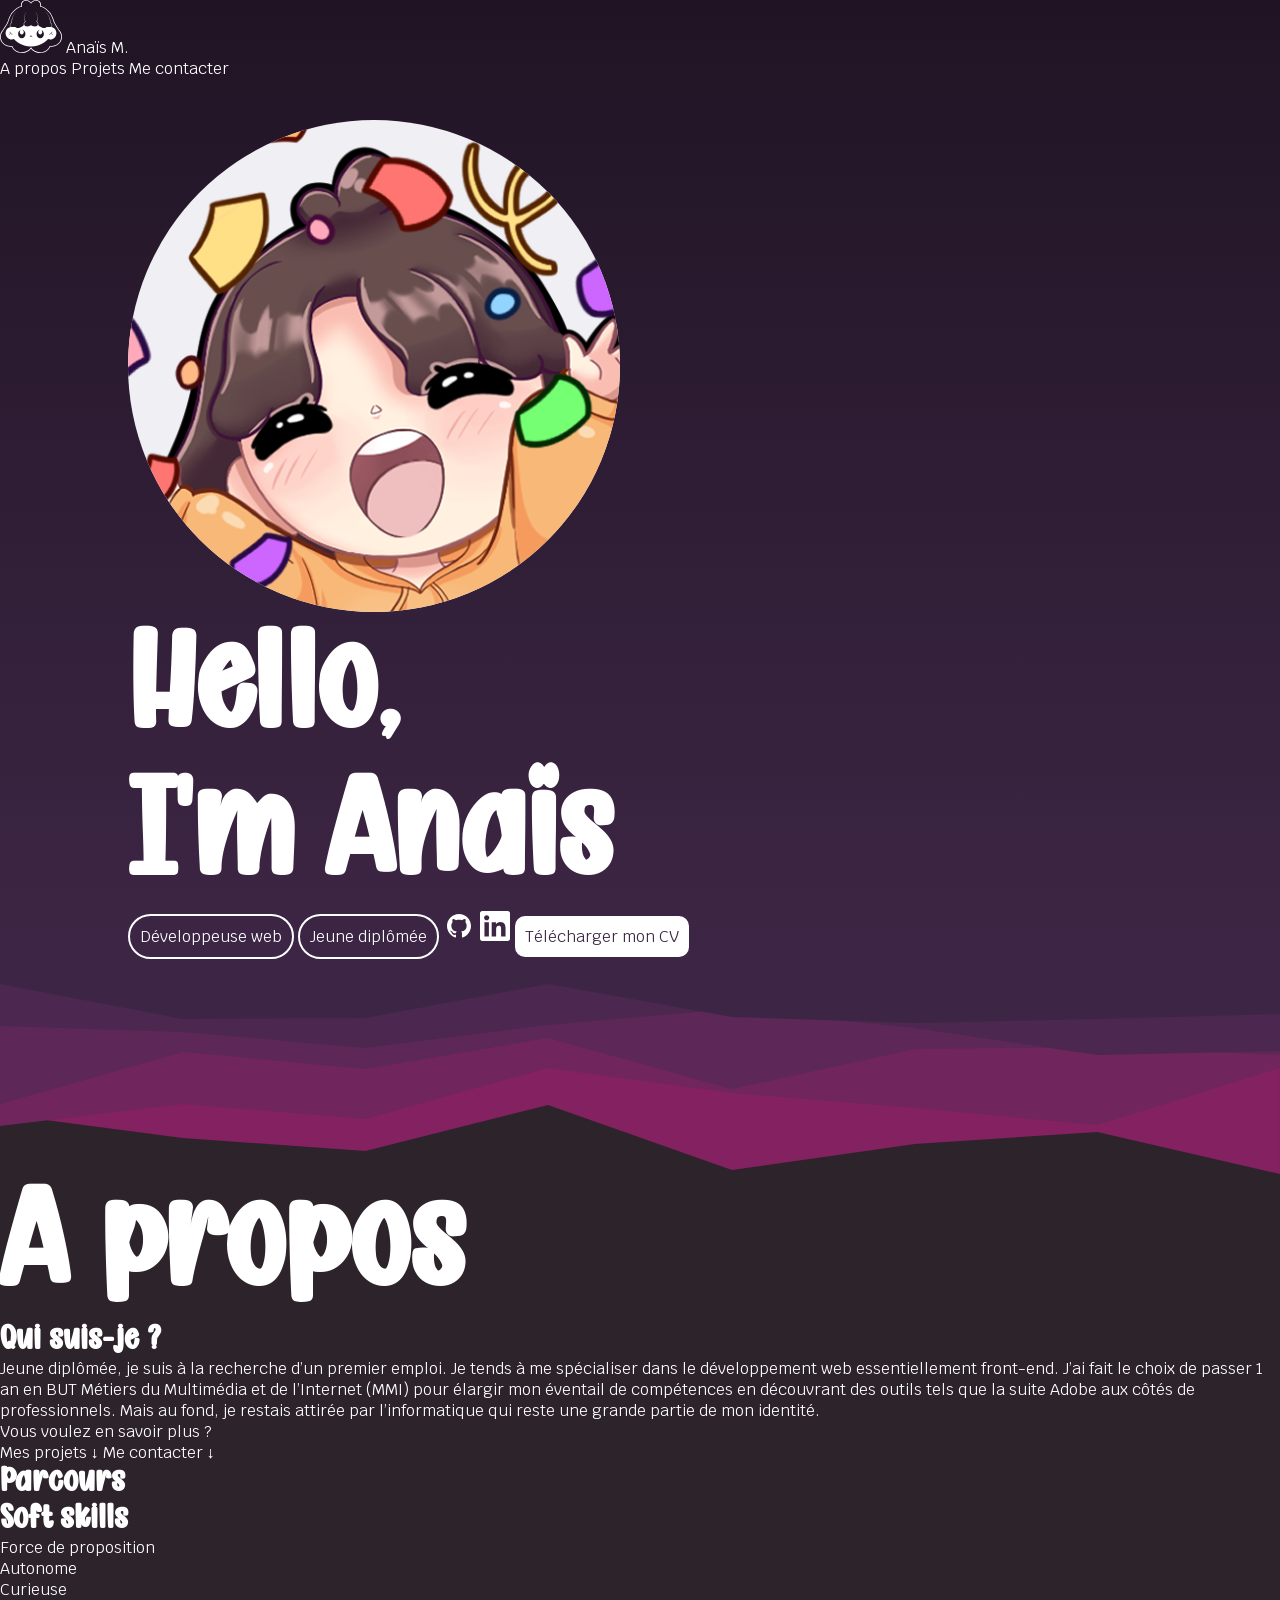
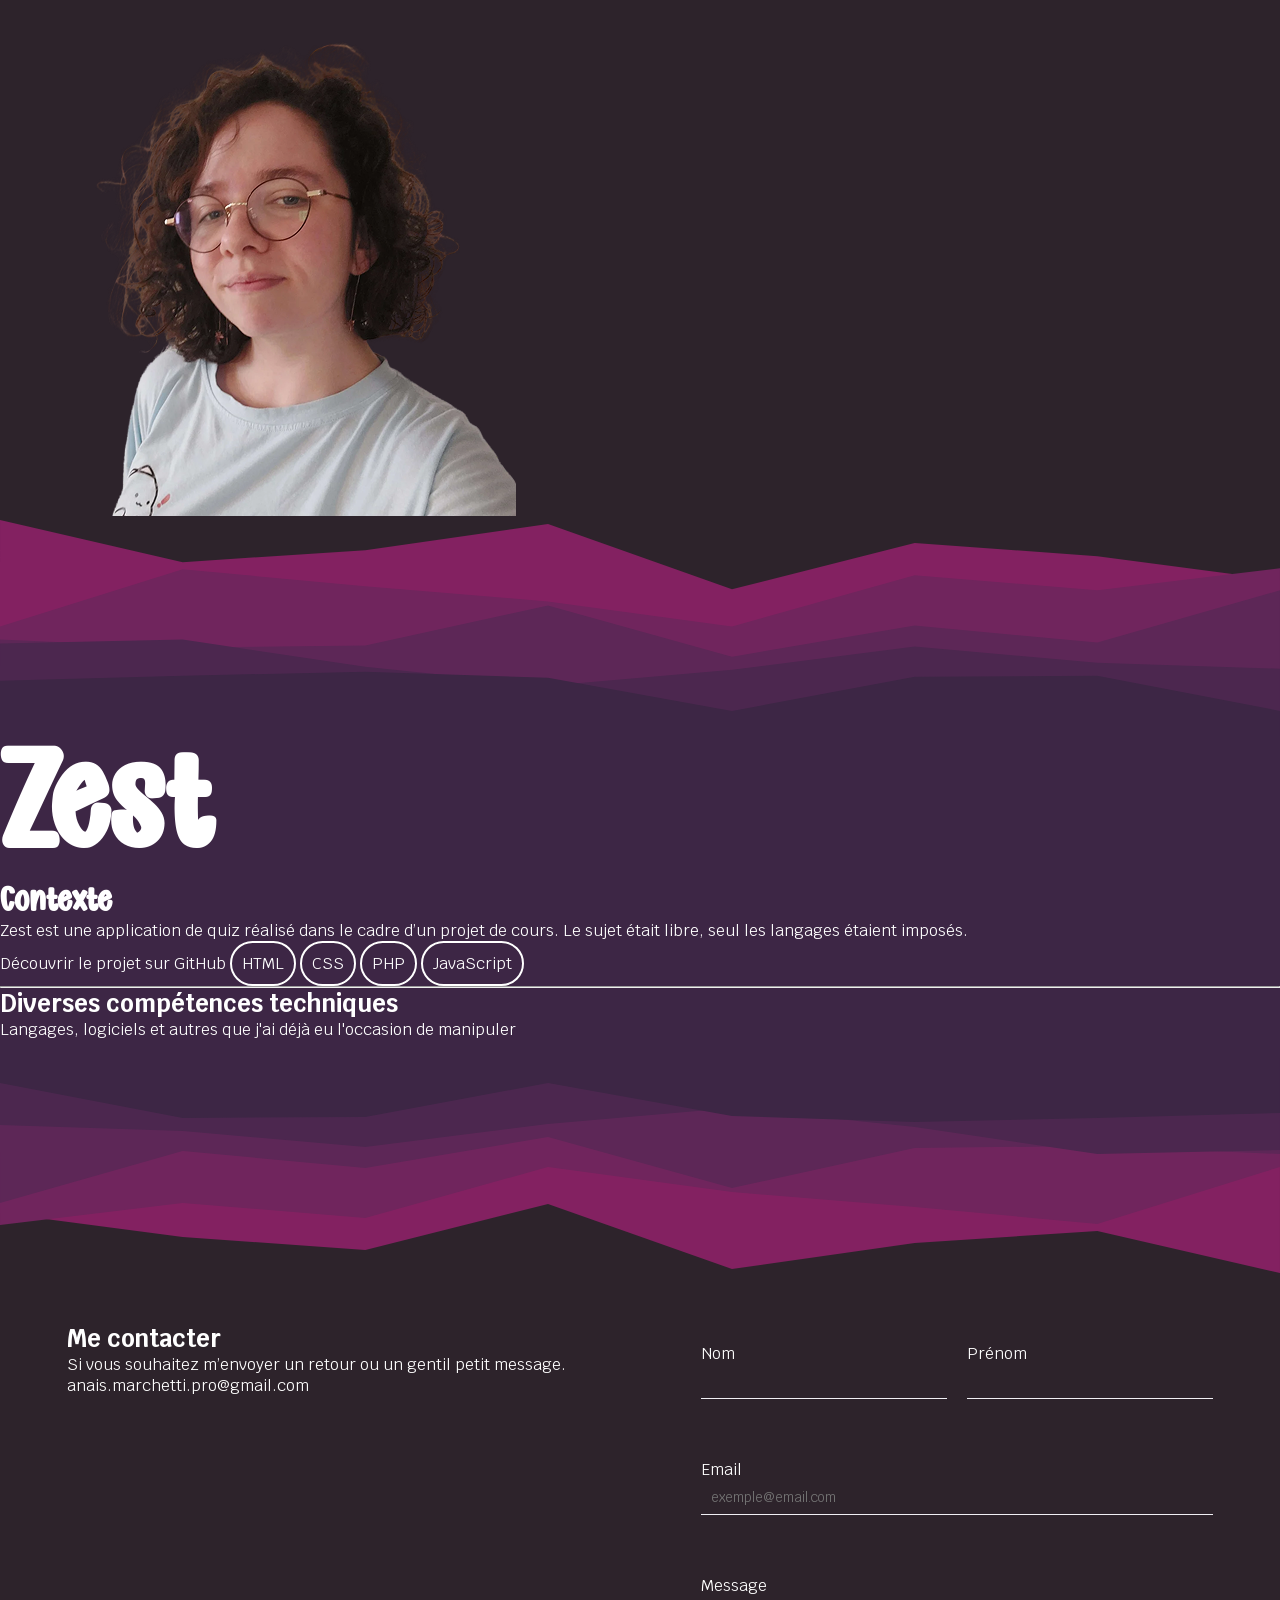
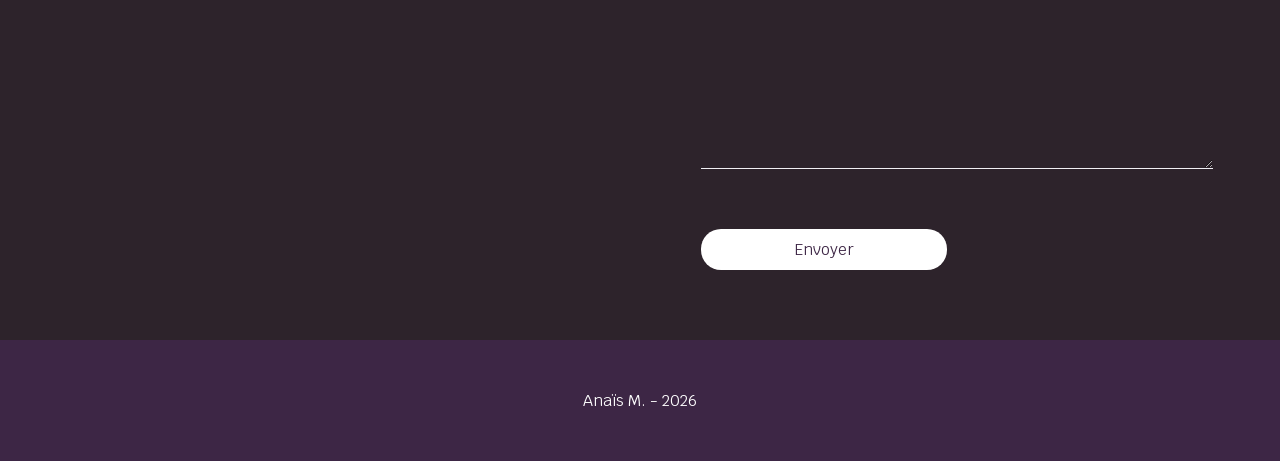
==== index.html @ 8f6dca3c "fix: add method to form" ====
<!doctype html>
<html lang="fr">
<head>
    <meta charset="UTF-8">
    <meta name="viewport"
          content="width=device-width, user-scalable=no, initial-scale=1.0, maximum-scale=1.0, minimum-scale=1.0">
    <meta http-equiv="X-UA-Compatible" content="ie=edge">
    <link rel="icon" type="image/x-icon" href="assets/logo_white.svg">
    <link rel="stylesheet" href="css/style.css">
    <title>Anaïs M. - Portfolio</title>
</head>
<body>
<header>
    <a href="#"><img src="assets/logo_white.svg" alt="logo"> Anaïs M.</a>
    <nav>
        <a href="#">A propos</a>
        <a href="#">Projets</a>
        <a href="#">Me contacter</a>
    </nav>

</header>
<main>
    <div id="hero">


        <img src="assets/annaHype.svg" alt="">

        <h1>Hello,<br> I'm Anaïs</h1>
        <p class="tag">Développeuse web</p>
        <p class="tag">Jeune diplômée</p>

        <a href=""><img src="assets/GitHub.svg" alt="" class="icon"></a>
        <a href=""><img src="assets/LinkedIn.svg" alt="" class="icon"></a>
        <a href="mon-cv.pdf" download="CV_Prenom_Nom.pdf" id="download-cv">Télécharger mon CV</a>
    </div>
    <img src="assets/transition.svg" alt="transition" class="transition">
    <div id="aPropos">
        <h1>A propos</h1>

        <h2>Qui suis-je ?</h2>
        <p>
            Jeune diplômée, je suis à la recherche d’un premier emploi. Je tends à me spécialiser dans le développement
            web essentiellement front-end. J’ai fait le choix de passer 1 an en BUT Métiers du Multimédia et de
            l’Internet (MMI) pour élargir mon éventail de compétences en découvrant des outils tels que la suite Adobe
            aux côtés de professionnels. Mais au fond, je restais attirée par l’informatique qui reste une grande
            partie de mon identité.
            <br>
            Vous voulez en savoir plus ?
        </p>
        <a href="">Mes projets ↓ </a>
        <a href="">Me contacter ↓ </a>

        <h2>Parcours</h2>

        <h2>Soft skills</h2>
        <p>
            Force de proposition
            <br>
            Autonome
            <br>
            Curieuse
        </p>

        <img src="assets/photo.png" alt="">
    </div>
    <img src="assets/reverse-transition.svg" alt="transition" class="transition">
    <div id="projets">
        <div>
            <h1>Zest</h1>
            <h2>Contexte</h2>
            <p>
                Zest est une application de quiz réalisé dans le cadre d’un projet de cours. Le sujet était libre,
                seul les langages étaient imposés.
            </p>

            <a href="https://github.com/AnnaAnnakie/SAE203">Découvrir le projet sur GitHub</a>

            <p class="tag">HTML</p>
            <p class="tag">CSS</p>
            <p class="tag">PHP</p>
            <p class="tag">JavaScript</p>
        </div>

        <hr>
        <div id="skills">
            <h3>Diverses compétences techniques</h3>
            <p>Langages, logiciels et autres que j'ai déjà eu l'occasion de manipuler</p>

            <div id="scroller">
                <img src="" alt="" class="list">
                <img src="" alt="" class="list">
                <img src="" alt="" class="list">
                <img src="" alt="" class="list">
                <img src="" alt="" class="list">
                <img src="" alt="" class="list">
            </div>
        </div>
    </div>
    <img src="assets/transition.svg" alt="transition" class="transition">

    <div id="contact">
        <div>
            <h3>Me contacter</h3>
            <p>Si vous souhaitez m’envoyer un retour ou un gentil petit message.</p>

            <a href="">anais.marchetti.pro@gmail.com</a>
        </div>

        <form action="https://formspree.io/f/xbdnladk" method="POST">
            <div>
                <label for="nom">Nom</label>
                <input type="text" id="nom" name="nom" placeholder="">
            </div>

            <div>
                <label for="prenom">Prénom</label>
                <input type="text" id="prenom" name="prenom" placeholder="">
            </div>

            <div class="wide">
                <label for="email">Email</label>
                <input type="email" id="email" name="email" placeholder="exemple@email.com">
            </div>

            <div class="wide">
                <label for="message">Message</label>
                <textarea name="message" id="message" cols="30" rows="10"></textarea>
            </div>

            <div>
                <button type="submit">Envoyer</button>
            </div>
        </form>
    </div>

</main>
<footer>
    <p>
        Anaïs M. - 2026
    </p>
</footer>

</body>
</html>
---- css/style.css ----
@import url('https://fonts.googleapis.com/css2?family=Krub:ital,wght@0,200;0,300;0,400;0,500;0,600;0,700;1,200;1,300;1,400;1,500;1,600;1,700&display=swap');

@font-face {
    font-family: Handmade_Alphabet;
    src: url("../fonts/Handmade Alphabet.otf");
}

:root {
    --dark-neon-pink: #201424;
    --neon-dark-pink: #2D232B;
    --lighter-neon-dark-pink: #432f3f;

    --midnight-violet: #3D2645;
    --royal-plum: #832161;
    --light-pink: #F2BFCB;
    --ghost-white: #F0EFF4;

    --orange: #F48C13;
    --light-orange: #FFDAA2;

    --text: #fff;
    --background: var(--neon-dark-pink);
}

* {
    margin: 0;
    padding: 0;
}

h1, h2 {
    font-family: Handmade_Alphabet, sans-serif;
    color: var(--text);
}

h3, a, p, input, label, textarea {
    font-family: Krub, sans-serif;
    color: var(--text);
}

h1 {
    font-size: 8rem;
}

h2 {
    font-size: 2rem;
}

h3 {
    font-size: 1.5rem;
}

a {
    text-decoration: none;
}

html {
    background-color: var(--background);
}

header {
    position: absolute;
    top: 0;
    left: 0;
    width: 100%;
}

.icon {
    height: 2rem;
}

.tag {
    display: inline-block;
    border: 2px solid var(--text);
    border-radius: 50px;
    padding: 10px;
}

#download-cv {
    background-color: #fff;
    color: var(--midnight-violet);
    padding: 10px;
    border-radius: 10px;
}

#hero {
    padding-top: 120px;
    background: linear-gradient(var(--dark-neon-pink), var(--midnight-violet));
    padding-left: clamp(20px, 10vw, 10vw);
    padding-right: clamp(20px, 10vw, 10vw);
}

.transition {
    max-width: 100%;
    height: auto;
    display: block;
}

#projets {
    background-color: var(--midnight-violet);
}

#contact {
    display: flex;
    justify-content: space-around;
    padding: 50px 0;

    form {
        display: grid;
        grid-template-columns: repeat(2, 1fr);
        gap: 20px;
        width: 40%;

        input, textarea {
            background-color: transparent;
            border: none;
            border-bottom: 1px solid var(--ghost-white);
            padding: 2px 0 0 10px;
            &:not(textarea) {
                height: 2rem;
            }
        }

        div {
            display: flex;
            flex-direction: column;
            margin: 20px 0;
        }

        .wide {
            grid-column: span 2 / span 2;
        }

        button {
            font-family: Krub, sans-serif;
            font-size: 16px;
            background-color: #fff;
            padding: 10px;
            border: none;
            border-radius: 20px;
            color: var(--midnight-violet);
        }
    }
}


footer {
    display: flex;
    justify-content: center;
    padding: 50px 0;
    background-color: var(--midnight-violet);
}
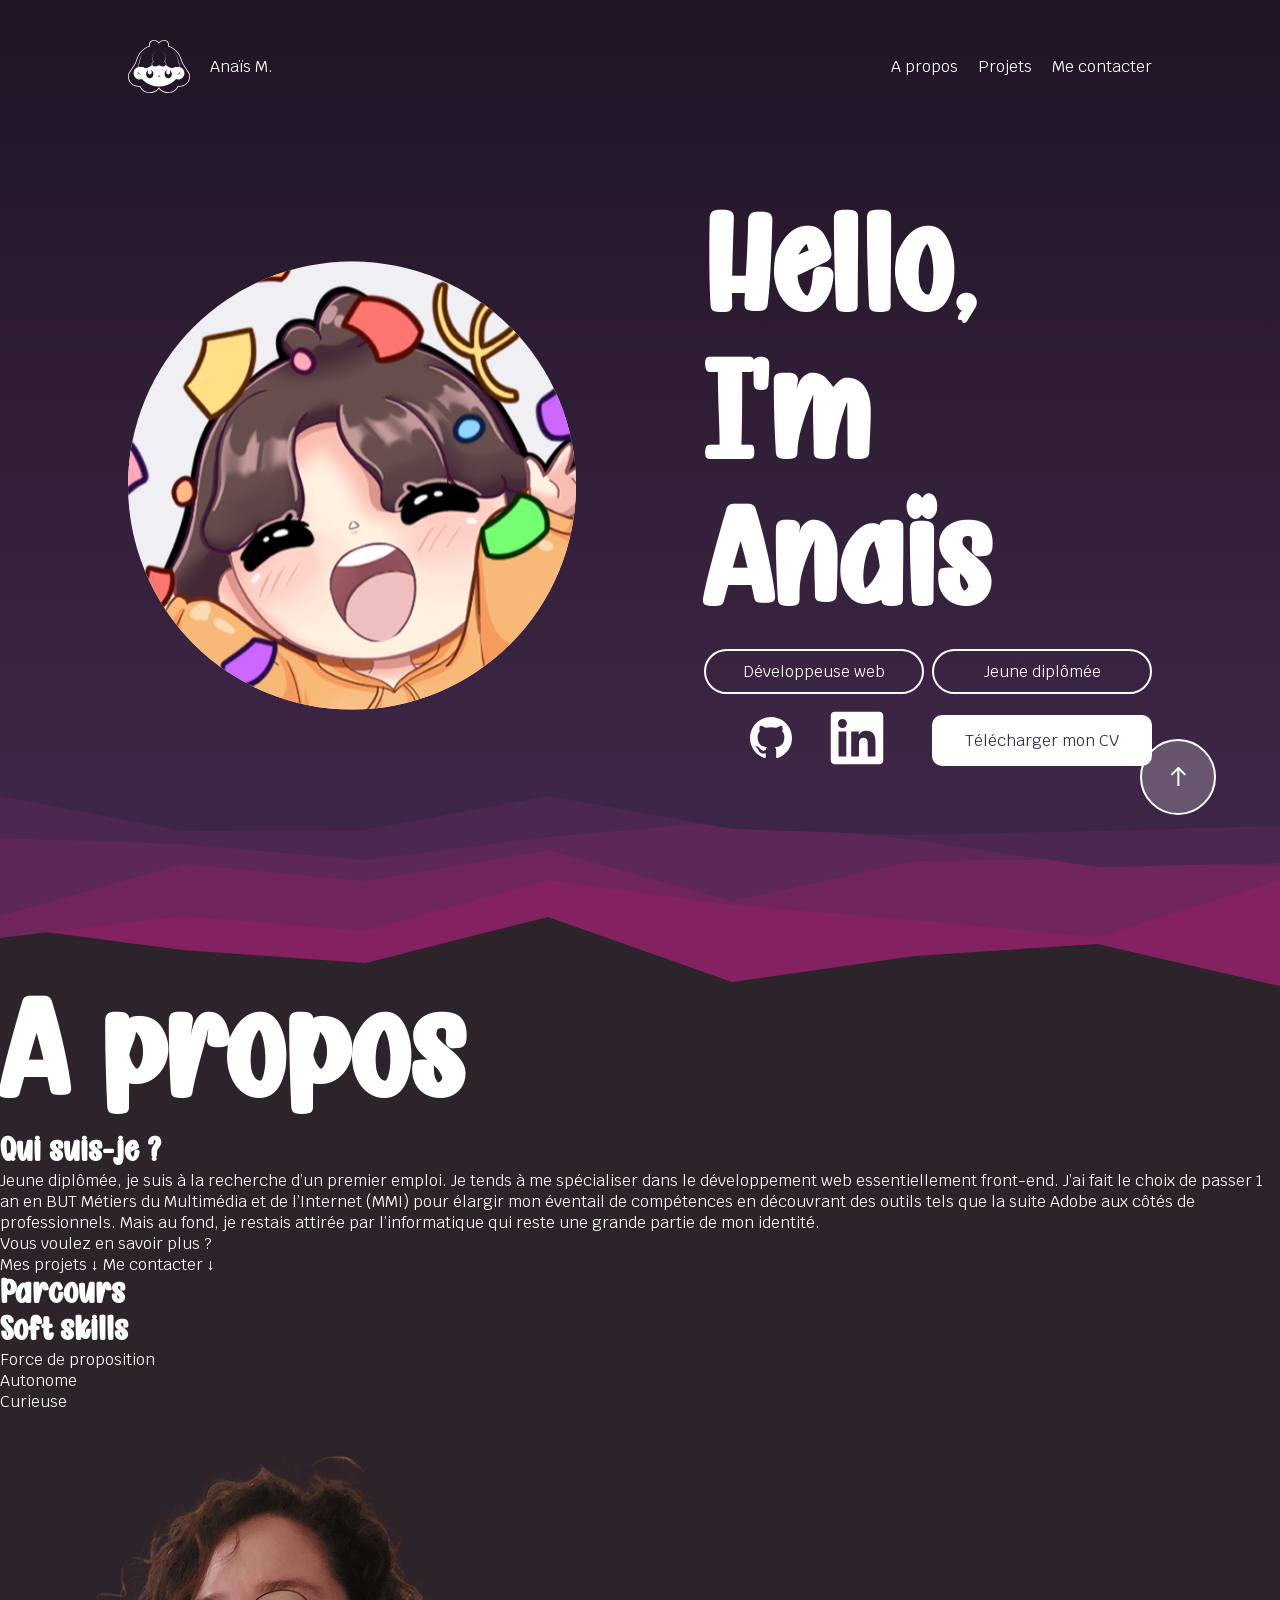
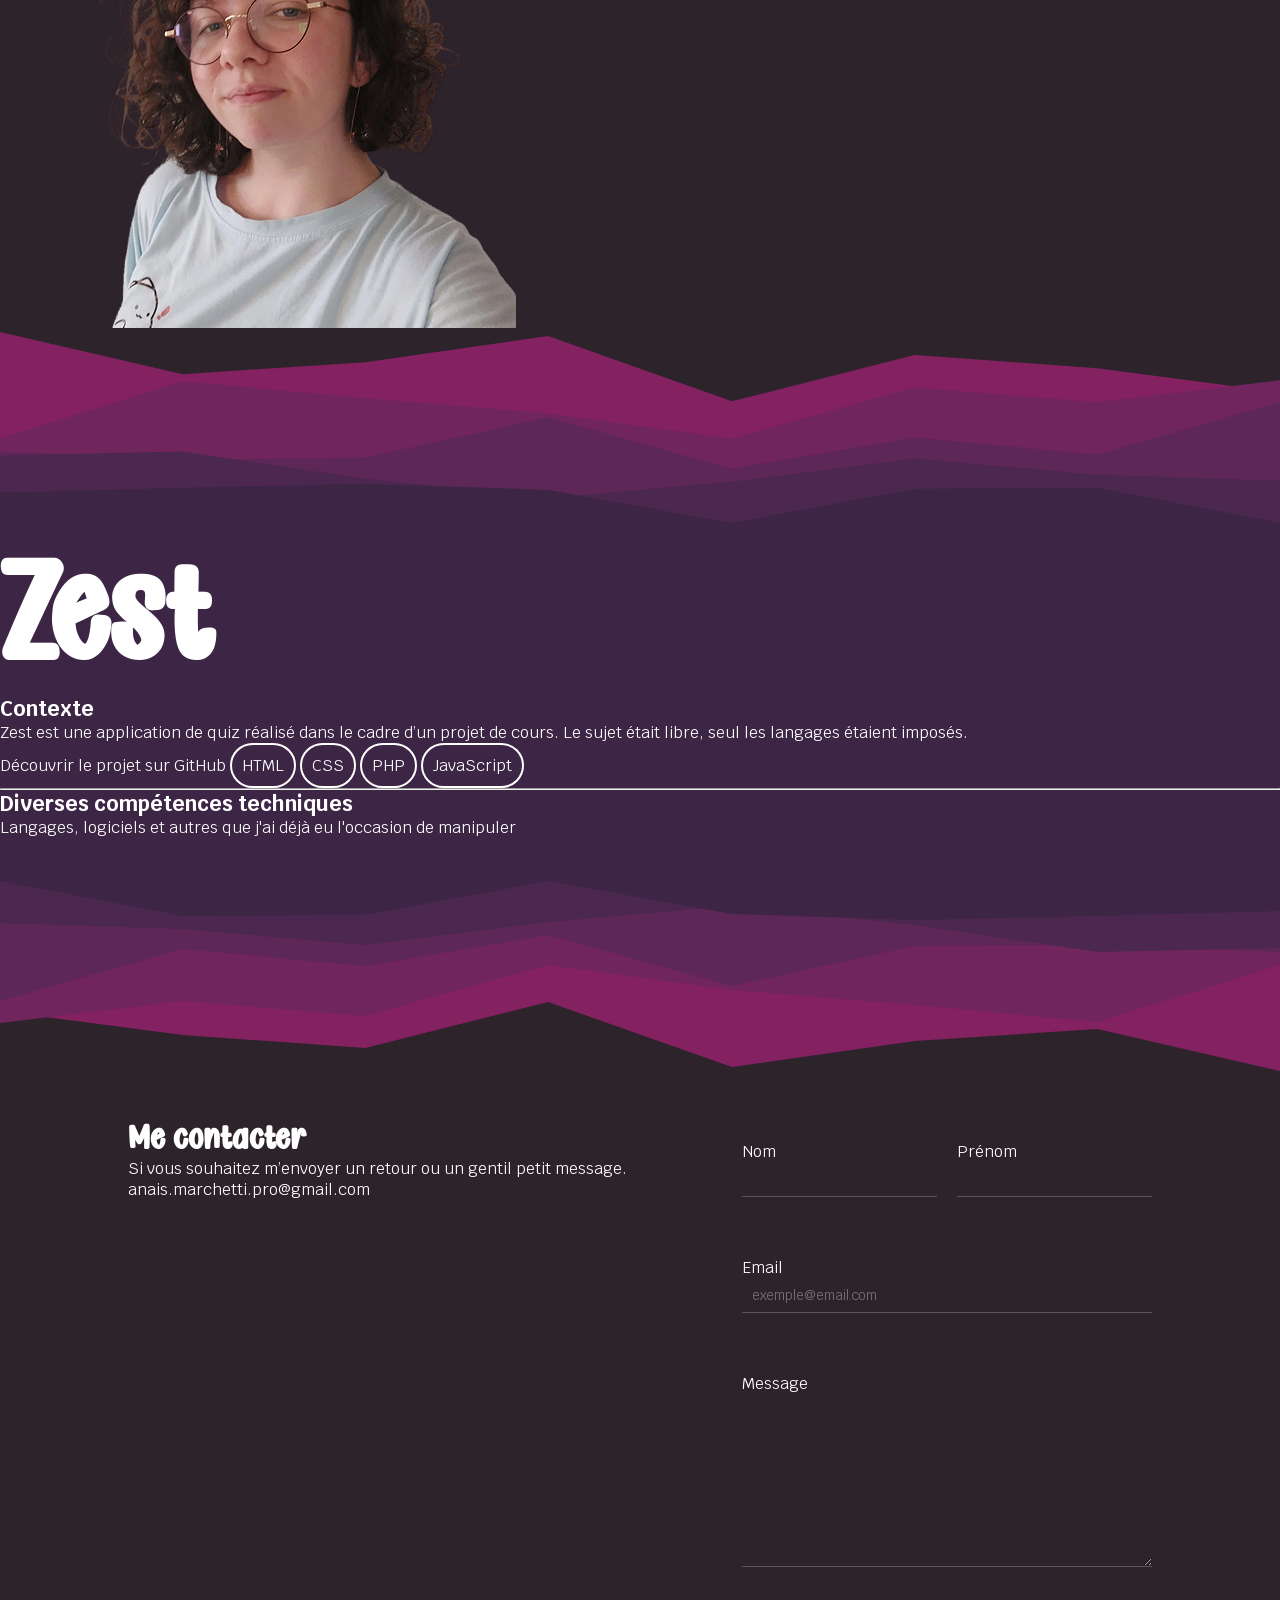
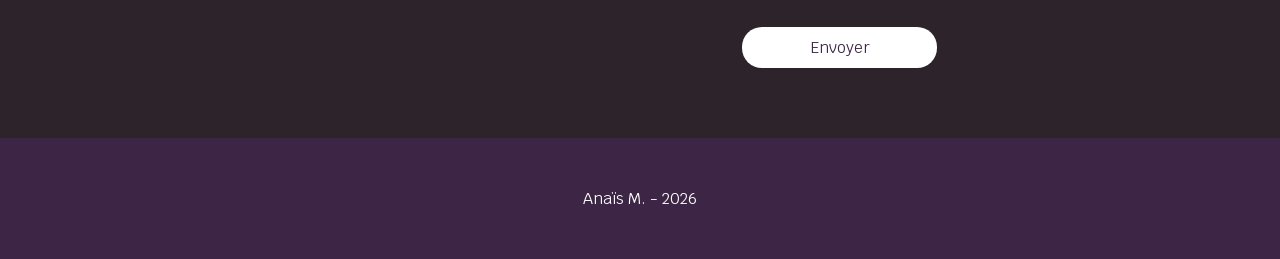
==== commit b1ad2f53: "feat: resume + css on header + navigation" ====
--- a/index.html
+++ b/index.html
@@ -11,27 +11,39 @@
 </head>
 <body>
 <header>
-    <a href="#"><img src="assets/logo_white.svg" alt="logo"> Anaïs M.</a>
+    <a href="#hero" id="logo">
+        <img src="assets/logo_white.svg" alt="logo">
+        Anaïs M.
+    </a>
     <nav>
-        <a href="#">A propos</a>
-        <a href="#">Projets</a>
-        <a href="#">Me contacter</a>
+        <a href="#aPropos">A propos</a>
+        <a href="#projets">Projets</a>
+        <a href="#contact">Me contacter</a>
     </nav>
 
 </header>
 <main>
+    <a href="#" id="to-the-top"><img src="assets/arrow.svg" alt="top arrow"></a>
+
     <div id="hero">
+        <img src="assets/annaHype.svg" alt="" id="chibi">
 
+        <div id="hello">
+            <h1>Hello,<br> I'm Anaïs</h1>
 
-        <img src="assets/annaHype.svg" alt="">
+            <div class="hero-grid">
+                <p class="tag">Développeuse web</p>
+                <p class="tag">Jeune diplômée</p>
 
-        <h1>Hello,<br> I'm Anaïs</h1>
-        <p class="tag">Développeuse web</p>
-        <p class="tag">Jeune diplômée</p>
+                <div class="socials">
+                    <a target="_blank"  href="https://github.com/AnnaAnnakie"><img src="assets/GitHub.svg" alt="GitHub" class="icon"></a>
+                    <a target="_blank"  href="https://www.linkedin.com/in/ana%C3%AFs--marchetti/"><img src="assets/LinkedIn.svg"
+                                                                                      alt="LinkedIn" class="icon"></a>
+                </div>
 
-        <a href=""><img src="assets/GitHub.svg" alt="" class="icon"></a>
-        <a href=""><img src="assets/LinkedIn.svg" alt="" class="icon"></a>
-        <a href="mon-cv.pdf" download="CV_Prenom_Nom.pdf" id="download-cv">Télécharger mon CV</a>
+                <a target="_blank"  href="download/CV%20Anaïs%20Marchetti%20FR.pdf" download="CV_Prenom_Nom.pdf" id="download-cv">Télécharger mon CV</a>
+            </div>
+        </div>
     </div>
     <img src="assets/transition.svg" alt="transition" class="transition">
     <div id="aPropos">
@@ -67,7 +79,7 @@
     <div id="projets">
         <div>
             <h1>Zest</h1>
-            <h2>Contexte</h2>
+            <h3>Contexte</h3>
             <p>
                 Zest est une application de quiz réalisé dans le cadre d’un projet de cours. Le sujet était libre,
                 seul les langages étaient imposés.
@@ -100,7 +112,7 @@
 
     <div id="contact">
         <div>
-            <h3>Me contacter</h3>
+            <h2>Me contacter</h2>
             <p>Si vous souhaitez m’envoyer un retour ou un gentil petit message.</p>
 
             <a href="">anais.marchetti.pro@gmail.com</a>
--- a/css/style.css
+++ b/css/style.css
@@ -13,13 +13,15 @@
     --midnight-violet: #3D2645;
     --royal-plum: #832161;
     --light-pink: #F2BFCB;
-    --ghost-white: #F0EFF4;
+    --ghost-white: rgb(240 239 244 / 0.24);
 
     --orange: #F48C13;
     --light-orange: #FFDAA2;
 
     --text: #fff;
     --background: var(--neon-dark-pink);
+
+    --margin: clamp(20px, 10vw, 15vw);
 }
 
 * {
@@ -46,7 +48,7 @@
 }
 
 h3 {
-    font-size: 1.5rem;
+    font-size: 1.3rem;
 }
 
 a {
@@ -55,13 +57,7 @@
 
 html {
     background-color: var(--background);
-}
-
-header {
-    position: absolute;
-    top: 0;
-    left: 0;
-    width: 100%;
+    scroll-behavior: smooth;
 }
 
 .icon {
@@ -73,20 +69,87 @@
     border: 2px solid var(--text);
     border-radius: 50px;
     padding: 10px;
-}
-
-#download-cv {
-    background-color: #fff;
-    color: var(--midnight-violet);
-    padding: 10px;
-    border-radius: 10px;
+    text-align: center;
+}
+
+#to-the-top{
+    position: fixed;
+    width: 40px;
+    height: 40px;
+    right: calc(var(--margin)/2);
+    bottom: calc(var(--margin)/1.5);
+    color: var(--text);
+    border-radius: 50px;
+    border: 2px solid var(--text);
+    display: flex;
+    align-items: center;
+    justify-content: center;
+    font-size: 2.5rem;
+    padding: 1rem;
+    background-color: var(--ghost-white);
+}
+
+header {
+    position: absolute;
+    top: 0;
+    left: 0;
+    width: calc(100% - var(--margin) * 2);
+    display: flex;
+    justify-content: space-between;
+    padding-left: var(--margin);
+    align-items: center;
+    padding-top: 40px;
+
+    #logo {
+        display: flex;
+        align-items: center;
+        gap: 20px;
+    }
+
+    nav {
+        display: flex;
+        gap: 20px;
+    }
 }
 
 #hero {
-    padding-top: 120px;
+    display: flex;
     background: linear-gradient(var(--dark-neon-pink), var(--midnight-violet));
-    padding-left: clamp(20px, 10vw, 10vw);
-    padding-right: clamp(20px, 10vw, 10vw);
+    padding: 200px var(--margin) 0 var(--margin);
+
+    #chibi {
+        width: clamp(280px, 35vw, 480px);
+    }
+
+    div#hello {
+        margin-left: var(--margin);
+
+        .hero-grid {
+            display: grid;
+            grid-template-columns: repeat(2, 1fr);
+            grid-template-rows: repeat(2, 1fr);
+            gap: 8px;
+            align-items: center;
+        }
+
+        .socials {
+            display: flex;
+            justify-content: center;
+            gap: 30px;
+
+            img {
+                height: 3.5rem;
+            }
+        }
+
+        #download-cv {
+            background-color: #fff;
+            color: var(--midnight-violet);
+            padding: 15px;
+            border-radius: 10px;
+            text-align: center;
+        }
+    }
 }
 
 .transition {
@@ -101,8 +164,9 @@
 
 #contact {
     display: flex;
-    justify-content: space-around;
-    padding: 50px 0;
+    justify-content: space-between;
+    padding: 50px var(--margin);
+
 
     form {
         display: grid;
@@ -115,6 +179,7 @@
             border: none;
             border-bottom: 1px solid var(--ghost-white);
             padding: 2px 0 0 10px;
+
             &:not(textarea) {
                 height: 2rem;
             }
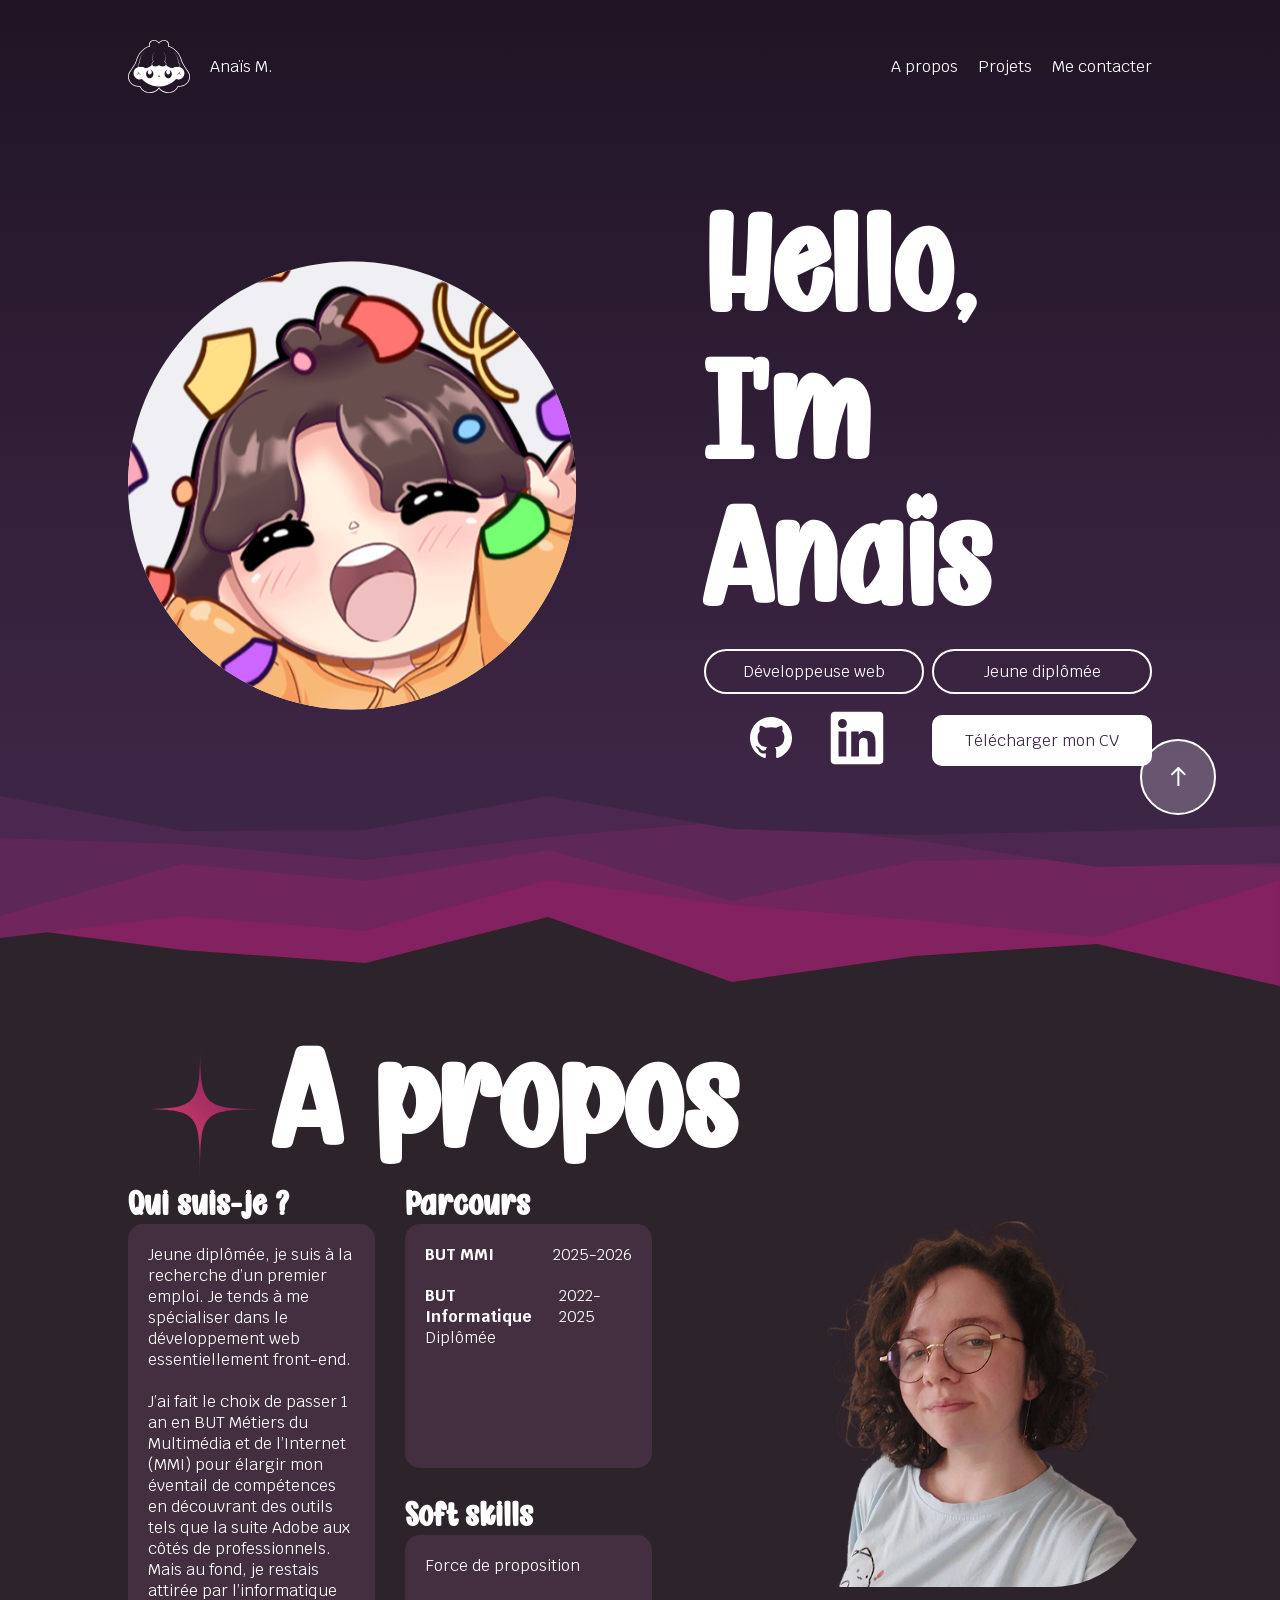
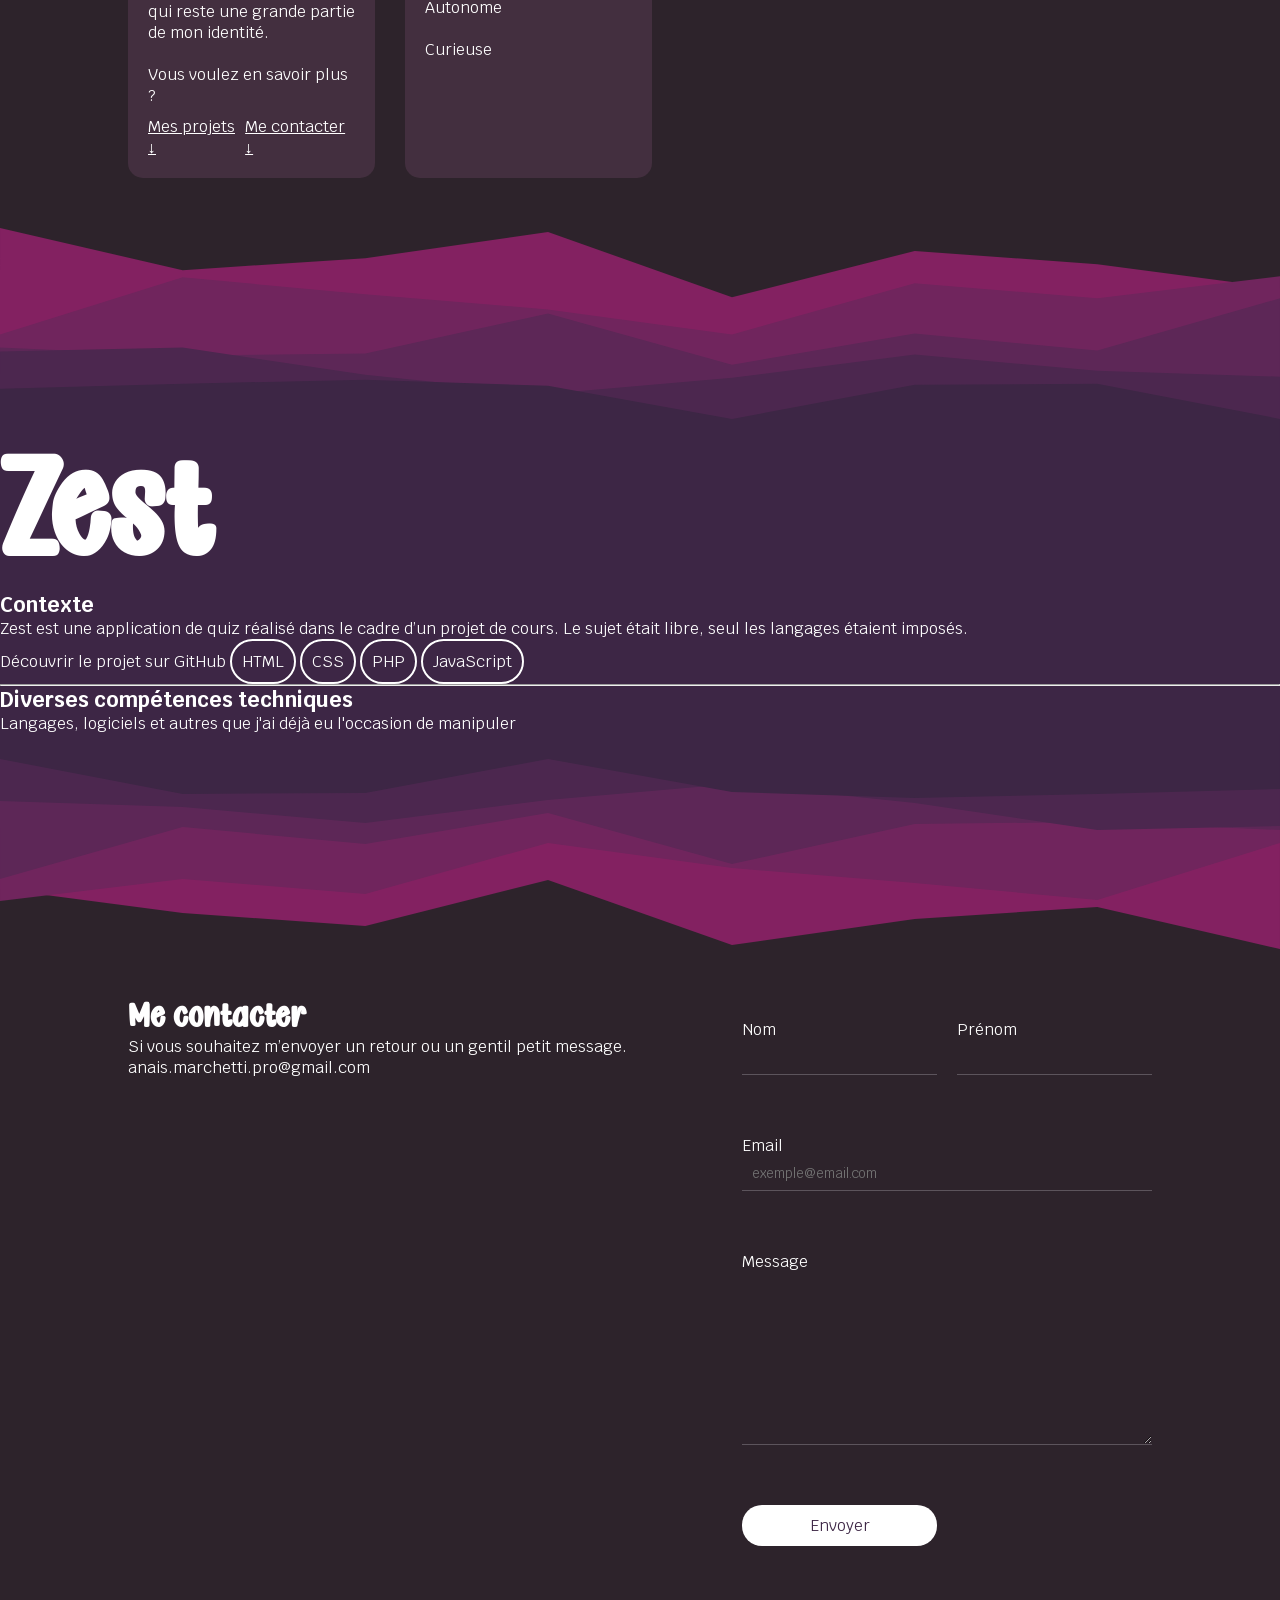
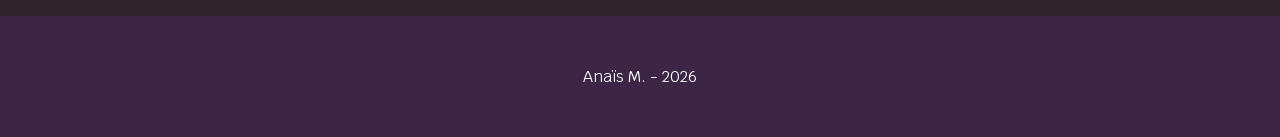
==== commit a887a997: "feat: css about" ====
--- a/index.html
+++ b/index.html
@@ -36,44 +36,92 @@
                 <p class="tag">Jeune diplômée</p>
 
                 <div class="socials">
-                    <a target="_blank"  href="https://github.com/AnnaAnnakie"><img src="assets/GitHub.svg" alt="GitHub" class="icon"></a>
-                    <a target="_blank"  href="https://www.linkedin.com/in/ana%C3%AFs--marchetti/"><img src="assets/LinkedIn.svg"
-                                                                                      alt="LinkedIn" class="icon"></a>
+                    <a target="_blank" href="https://github.com/AnnaAnnakie"><img src="assets/GitHub.svg" alt="GitHub"
+                                                                                  class="icon"></a>
+                    <a target="_blank" href="https://www.linkedin.com/in/ana%C3%AFs--marchetti/"><img
+                            src="assets/LinkedIn.svg"
+                            alt="LinkedIn" class="icon"></a>
                 </div>
 
-                <a target="_blank"  href="download/CV%20Anaïs%20Marchetti%20FR.pdf" download="CV_Prenom_Nom.pdf" id="download-cv">Télécharger mon CV</a>
+                <a target="_blank" href="download/CV%20Anaïs%20Marchetti%20FR.pdf" download="CV_Prenom_Nom.pdf"
+                   id="download-cv">Télécharger mon CV</a>
             </div>
         </div>
     </div>
     <img src="assets/transition.svg" alt="transition" class="transition">
     <div id="aPropos">
-        <h1>A propos</h1>
+        <h1>
+            <img src="assets/pinkStar.svg" alt="star">
+            A propos
+        </h1>
 
-        <h2>Qui suis-je ?</h2>
-        <p>
-            Jeune diplômée, je suis à la recherche d’un premier emploi. Je tends à me spécialiser dans le développement
-            web essentiellement front-end. J’ai fait le choix de passer 1 an en BUT Métiers du Multimédia et de
-            l’Internet (MMI) pour élargir mon éventail de compétences en découvrant des outils tels que la suite Adobe
-            aux côtés de professionnels. Mais au fond, je restais attirée par l’informatique qui reste une grande
-            partie de mon identité.
-            <br>
-            Vous voulez en savoir plus ?
-        </p>
-        <a href="">Mes projets ↓ </a>
-        <a href="">Me contacter ↓ </a>
+        <div>
+            <div id="infos">
+                <div id="about">
+                    <h2>Qui suis-je ?</h2>
 
-        <h2>Parcours</h2>
+                    <div class="block">
+                        <p>
+                            Jeune diplômée, je suis à la recherche d’un premier emploi. Je tends à me spécialiser dans
+                            le
+                            développement
+                            web essentiellement front-end.
+                            <br><br>
+                            J’ai fait le choix de passer 1 an en BUT Métiers du
+                            Multimédia et
+                            de
+                            l’Internet (MMI) pour élargir mon éventail de compétences en découvrant des outils tels que
+                            la
+                            suite
+                            Adobe
+                            aux côtés de professionnels. Mais au fond, je restais attirée par l’informatique qui reste
+                            une
+                            grande
+                            partie de mon identité.
+                            <br><br>
+                            Vous voulez en savoir plus ?
+                        </p>
 
-        <h2>Soft skills</h2>
-        <p>
-            Force de proposition
-            <br>
-            Autonome
-            <br>
-            Curieuse
-        </p>
+                        <div id="redirect">
+                            <a href="#projets">Mes projets &#8595; </a>
+                            <a href="#contact">Me contacter &#8595; </a>
+                        </div>
+                    </div>
+                </div>
 
-        <img src="assets/photo.png" alt="">
+                <div>
+                    <h2>Parcours</h2>
+
+                    <div class="block">
+                        <div class="inline">
+                            <p><strong>BUT MMI</strong></p>
+                            <p>2025-2026</p>
+                        </div>
+                        <div class="inline">
+                            <p><strong>BUT Informatique</strong></p>
+                            <p>2022-2025</p>
+                        </div>
+                        <p>Diplômée</p>
+                    </div>
+                </div>
+
+                <div id="softSkills">
+                    <h2>Soft skills</h2>
+
+                    <div class="block">
+                        <p>
+                            Force de proposition
+                            <br><br>
+                            Autonome
+                            <br><br>
+                            Curieuse
+                        </p>
+                    </div>
+                </div>
+            </div>
+
+            <img src="assets/photo.png" alt="photo-de-profil" class="photo">
+        </div>
     </div>
     <img src="assets/reverse-transition.svg" alt="transition" class="transition">
     <div id="projets">
@@ -99,12 +147,6 @@
             <p>Langages, logiciels et autres que j'ai déjà eu l'occasion de manipuler</p>
 
             <div id="scroller">
-                <img src="" alt="" class="list">
-                <img src="" alt="" class="list">
-                <img src="" alt="" class="list">
-                <img src="" alt="" class="list">
-                <img src="" alt="" class="list">
-                <img src="" alt="" class="list">
             </div>
         </div>
     </div>
--- a/css/style.css
+++ b/css/style.css
@@ -72,12 +72,12 @@
     text-align: center;
 }
 
-#to-the-top{
+#to-the-top {
     position: fixed;
     width: 40px;
     height: 40px;
-    right: calc(var(--margin)/2);
-    bottom: calc(var(--margin)/1.5);
+    right: calc(var(--margin) / 2);
+    bottom: calc(var(--margin) / 1.5);
     color: var(--text);
     border-radius: 50px;
     border: 2px solid var(--text);
@@ -156,6 +156,70 @@
     max-width: 100%;
     height: auto;
     display: block;
+}
+
+#aPropos {
+    padding: 50px var(--margin);
+
+    h1 {
+        display: inline-flex;
+    }
+
+    div {
+        display: flex;
+
+        #infos {
+            display: grid;
+            grid-template-columns: repeat(2, 1fr);
+            grid-template-rows: repeat(2, 1fr);
+            gap: 30px;
+
+            div {
+                flex-direction: column;
+            }
+
+            #about {
+                grid-row: span 2 / span 2;
+            }
+
+            #softSkills {
+                grid-column-start: 2;
+            }
+
+            .block {
+                background-color: var(--lighter-neon-dark-pink);
+                padding: 20px;
+                border-radius: 15px;
+                flex-grow: 1;
+
+                .inline {
+                    flex-direction: row;
+                    justify-content: space-between;
+
+                    &:first-child {
+                        padding-bottom: 20px;
+                    }
+                }
+            }
+
+            #redirect {
+                flex-direction: row;
+                justify-content: space-around;
+                padding-top: 10px;
+
+                a {
+                    text-decoration: underline;
+                }
+            }
+        }
+
+        .photo {
+            border-radius: 0 0 100px 0;
+            margin-left: 100px;
+            width: 400px;
+            height: 400px;
+        }
+    }
 }
 
 #projets {
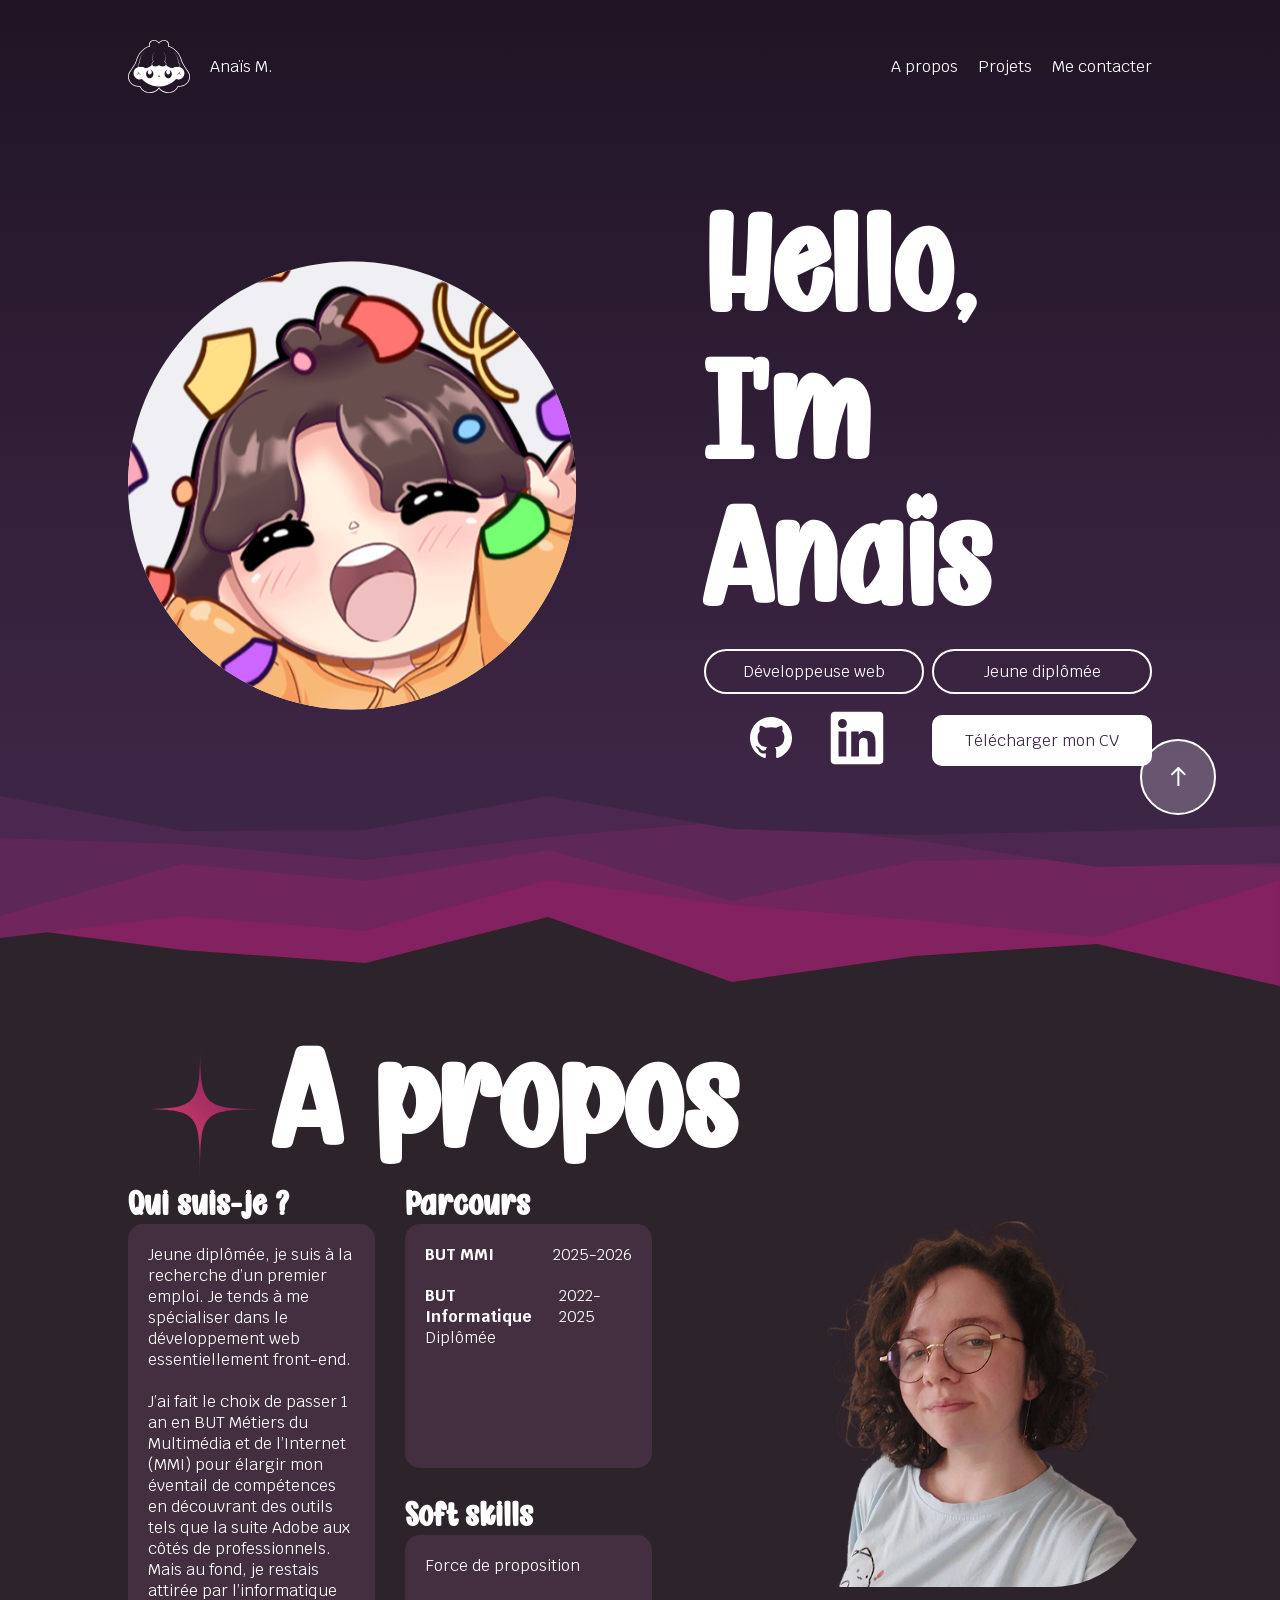
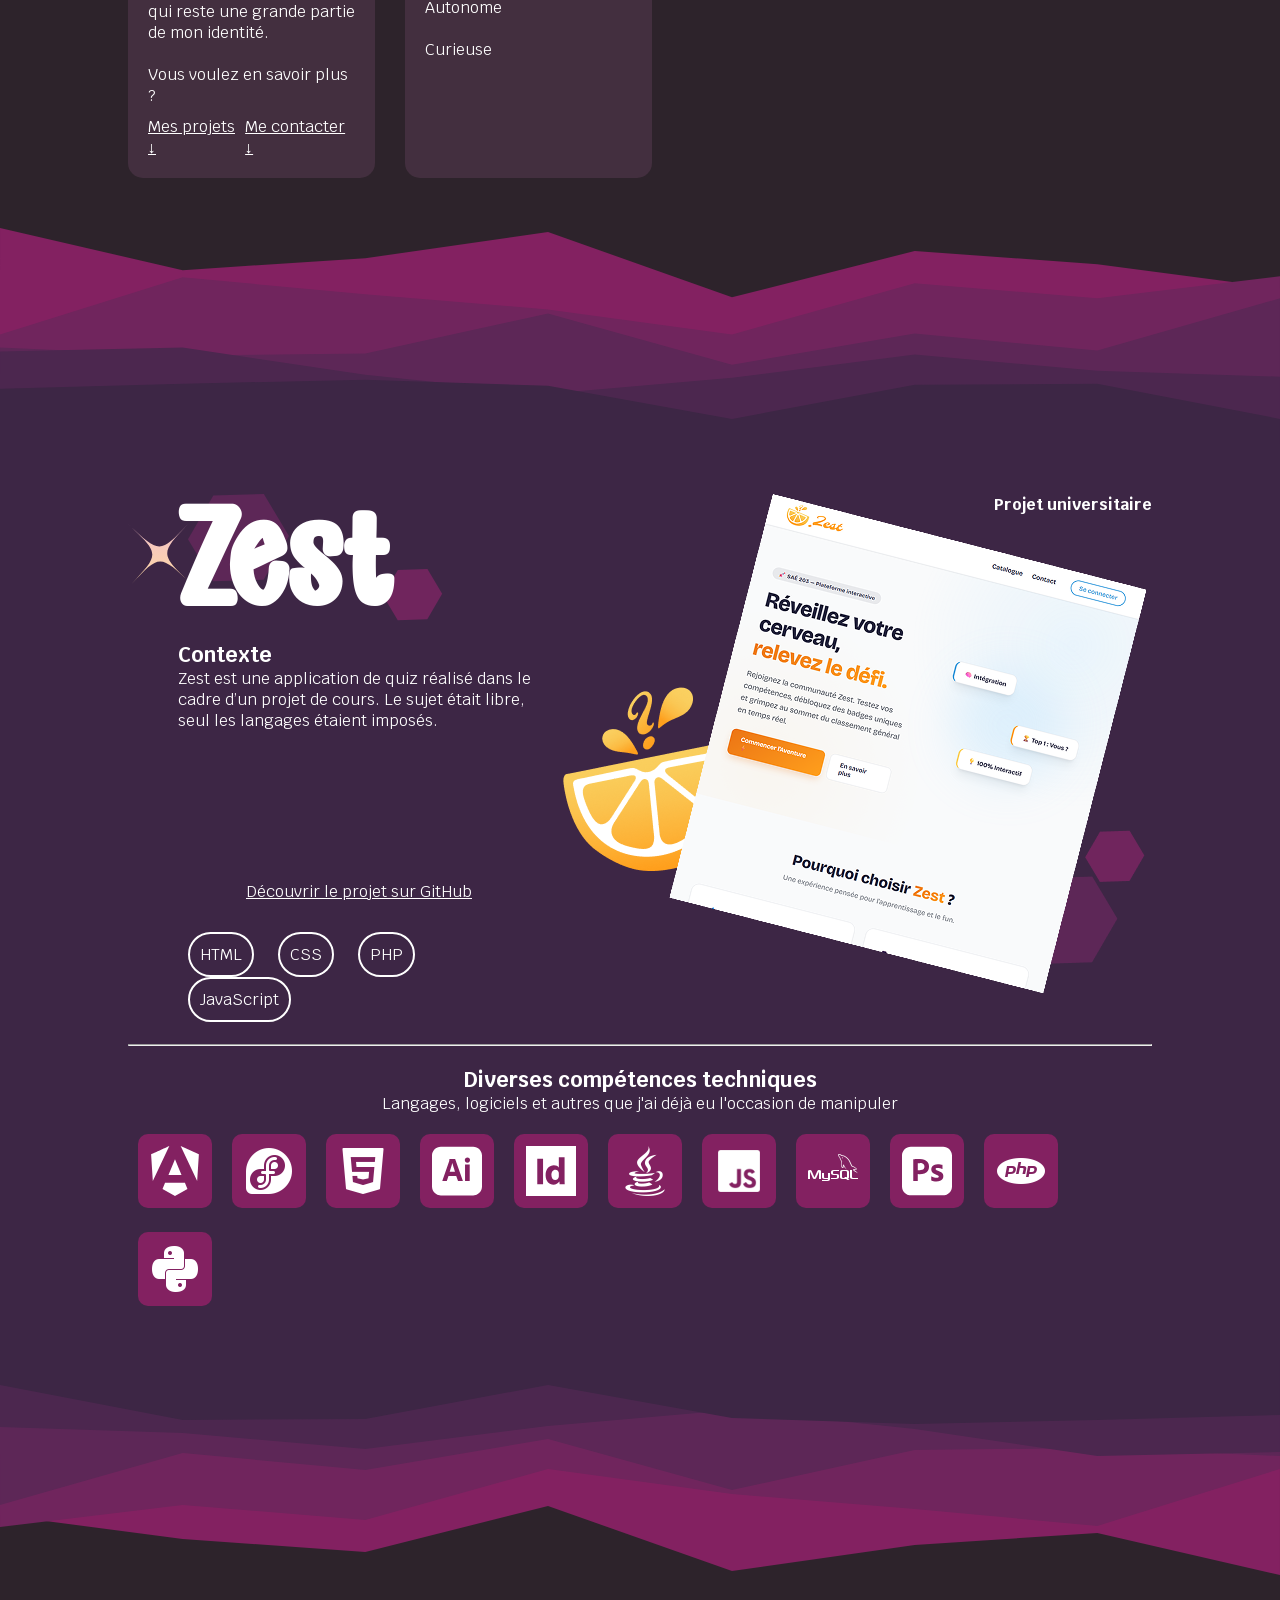
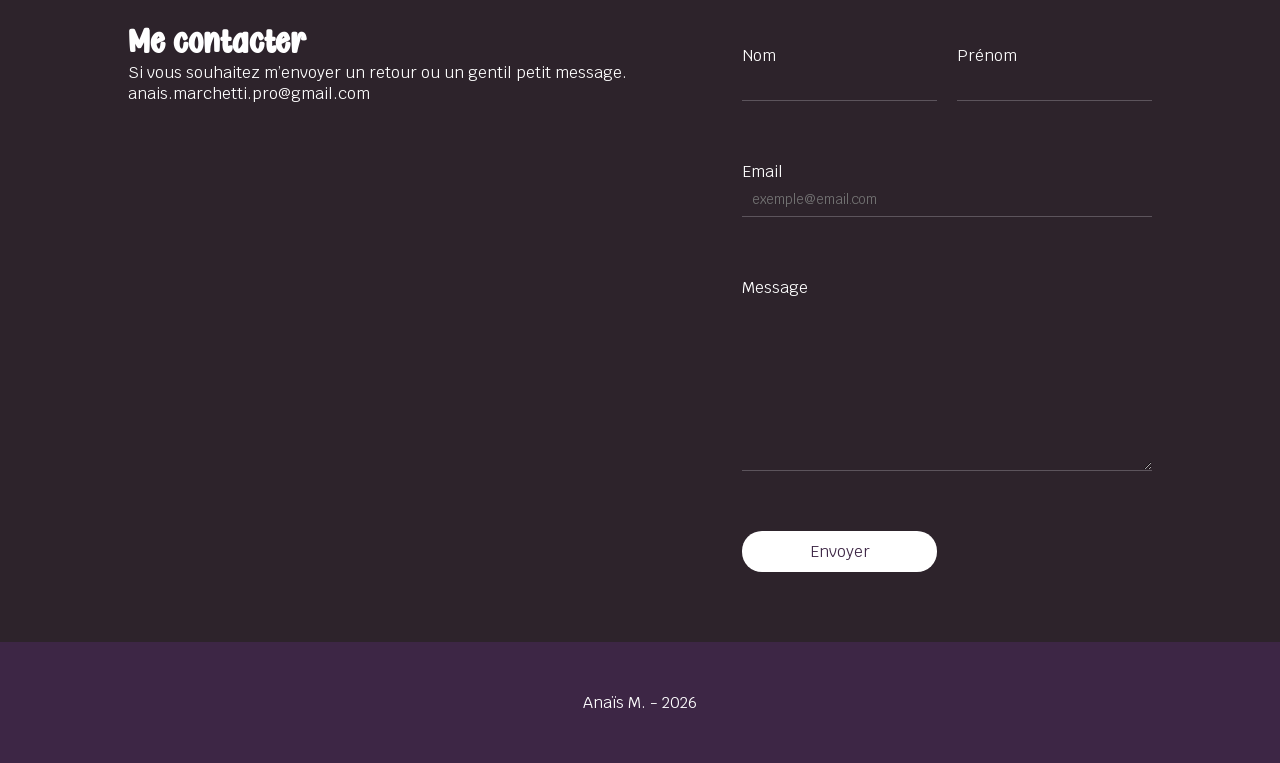
==== commit b3bbc294: "feat: all basic css PC" ====
--- a/index.html
+++ b/index.html
@@ -125,21 +125,33 @@
     </div>
     <img src="assets/reverse-transition.svg" alt="transition" class="transition">
     <div id="projets">
-        <div>
-            <h1>Zest</h1>
-            <h3>Contexte</h3>
-            <p>
-                Zest est une application de quiz réalisé dans le cadre d’un projet de cours. Le sujet était libre,
-                seul les langages étaient imposés.
-            </p>
-
-            <a href="https://github.com/AnnaAnnakie/SAE203">Découvrir le projet sur GitHub</a>
-
-            <p class="tag">HTML</p>
-            <p class="tag">CSS</p>
-            <p class="tag">PHP</p>
-            <p class="tag">JavaScript</p>
-        </div>
+
+        <div id="zest">
+            <div>
+                <img src="assets/yellowStar.svg" alt="yellow star" id="yellowStar" class="decoration">
+                <img src="assets/pinkPolygon.svg" alt="pink polygon" id="pinkPolygon" class="decoration">
+                <img src="assets/altPinkPolygon.svg" alt="altPinkPolygon" id="altPinkPolygon" class="decoration">
+                <h1>Zest</h1>
+                <h3>Contexte</h3>
+                <p>
+                    Zest est une application de quiz réalisé dans le cadre d’un projet de cours. Le sujet était libre,
+                    seul les langages étaient imposés.
+                </p>
+
+                <a href="https://github.com/AnnaAnnakie/SAE203">Découvrir le projet sur GitHub</a>
+
+                <div class="tags">
+                    <p class="tag">HTML</p>
+                    <p class="tag">CSS</p>
+                    <p class="tag">PHP</p>
+                    <p class="tag">JavaScript</p>
+                </div>
+            </div>
+
+            <p class="infoProject"><strong>Projet universitaire</strong></p>
+            <img src="assets/Zest.png" alt="screenshot" id="screenshot">
+        </div>
+
 
         <hr>
         <div id="skills">
@@ -194,5 +206,6 @@
     </p>
 </footer>
 
+<script src="js/script.js"></script>
 </body>
 </html>
--- a/css/style.css
+++ b/css/style.css
@@ -223,7 +223,79 @@
 }
 
 #projets {
+    padding: 50px var(--margin);
     background-color: var(--midnight-violet);
+
+    #zest {
+        display: flex;
+        justify-content: space-around;
+        h1{
+            z-index: 2;
+        }
+        .decoration{
+            position: absolute;
+            &#yellowStar{
+                left: var(--margin);
+                margin-top: 30px;
+            }
+            &#pinkPolygon{
+                left: calc(var(--margin) + 60px);
+            }
+            &#altPinkPolygon{
+                left: calc(var(--margin) + 255px);
+                margin-top: 75px;
+            }
+        }
+
+        div:first-child {
+            display: flex;
+            flex-direction: column;
+            width: 500px;
+            margin-left: 50px;
+        }
+
+        a {
+            align-self: center;
+            text-decoration: underline;
+            margin: 150px 0 30px 0;
+        }
+
+        .infoProject {
+            position: absolute;
+            right: var(--margin);
+        }
+
+        #screenshot{
+            margin: 0 0 50px 0;
+        }
+    }
+
+    .tags {
+        display: inline-block;
+        align-self: center;
+
+        & * {
+            margin: 0 10px;
+        }
+    }
+
+    #skills {
+        display: flex;
+        align-items: center;
+        flex-direction: column;
+        padding-top: 20px;
+
+        #scroller {
+            img {
+                width: 50px;
+                height: 50px;
+                background-color: var(--royal-plum);
+                padding: 12px;
+                margin: 20px 10px 0 10px;
+                border-radius: 10px;
+            }
+        }
+    }
 }
 
 #contact {
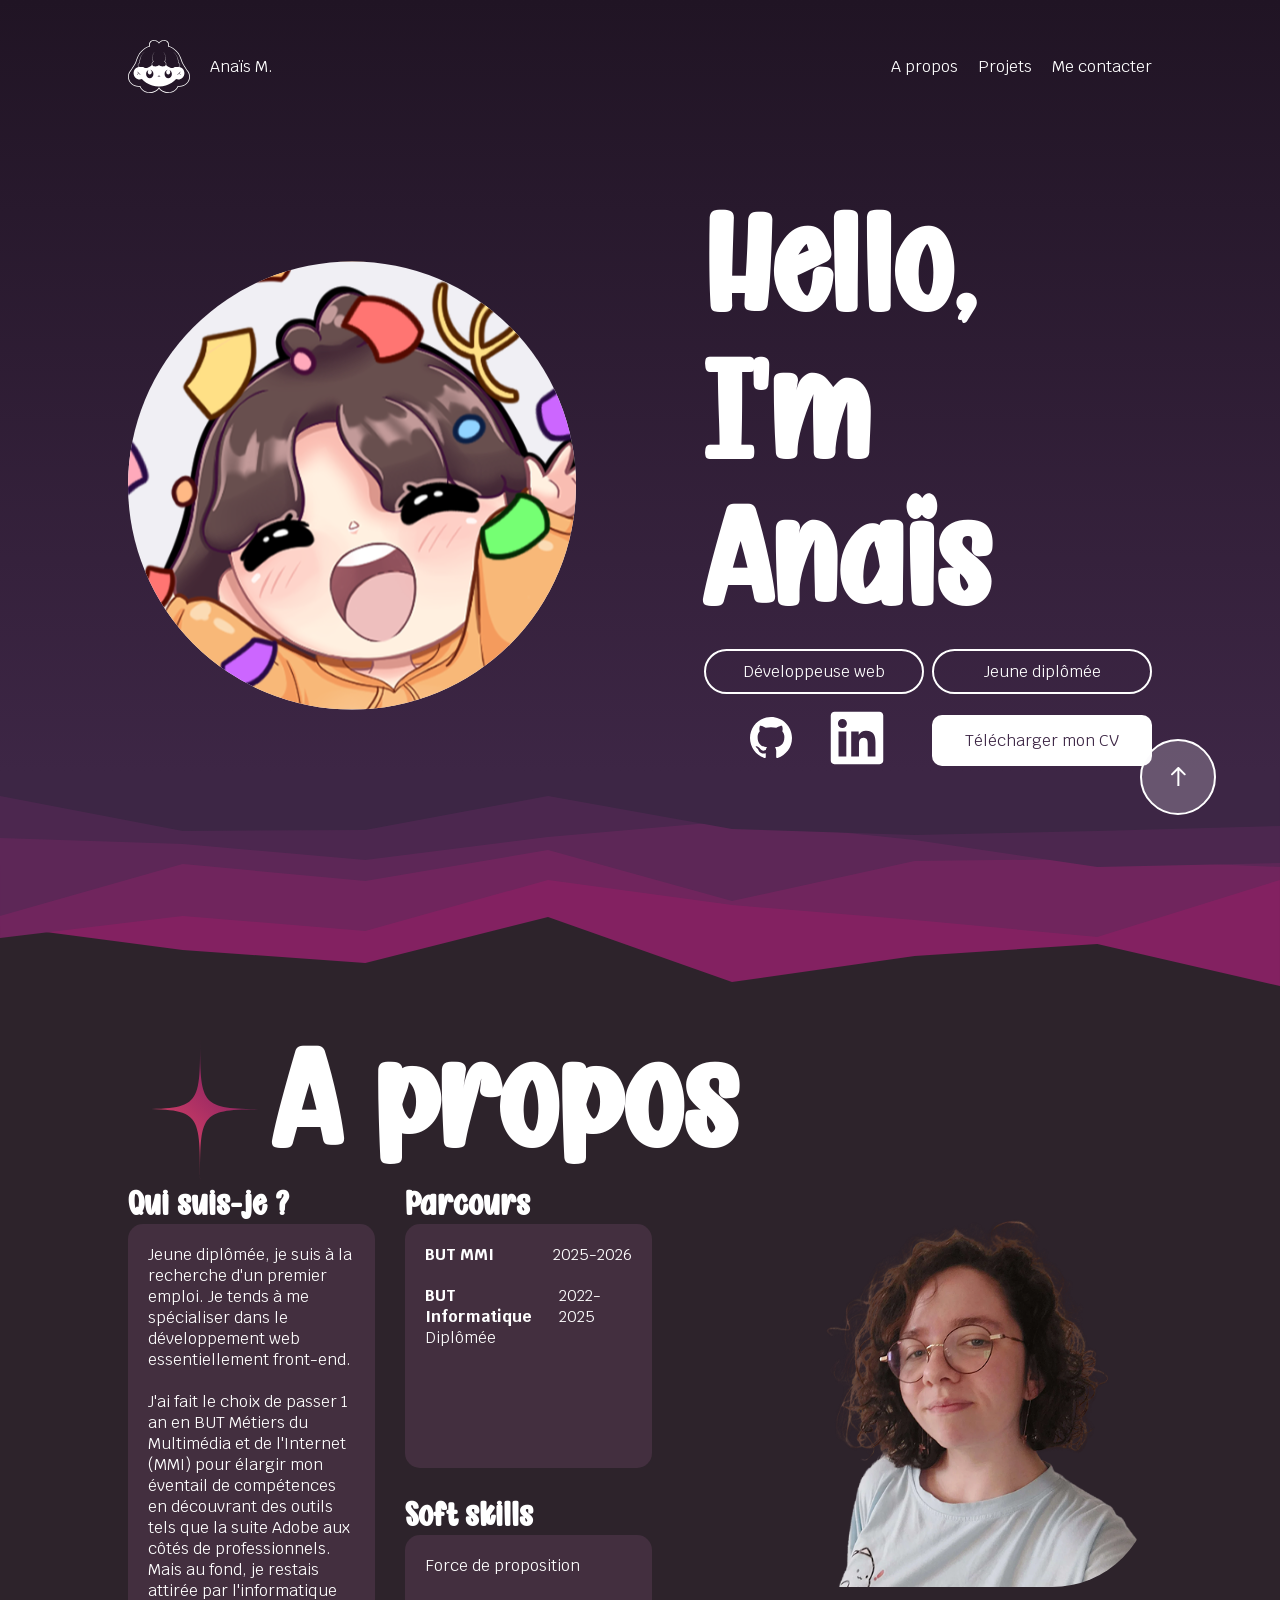
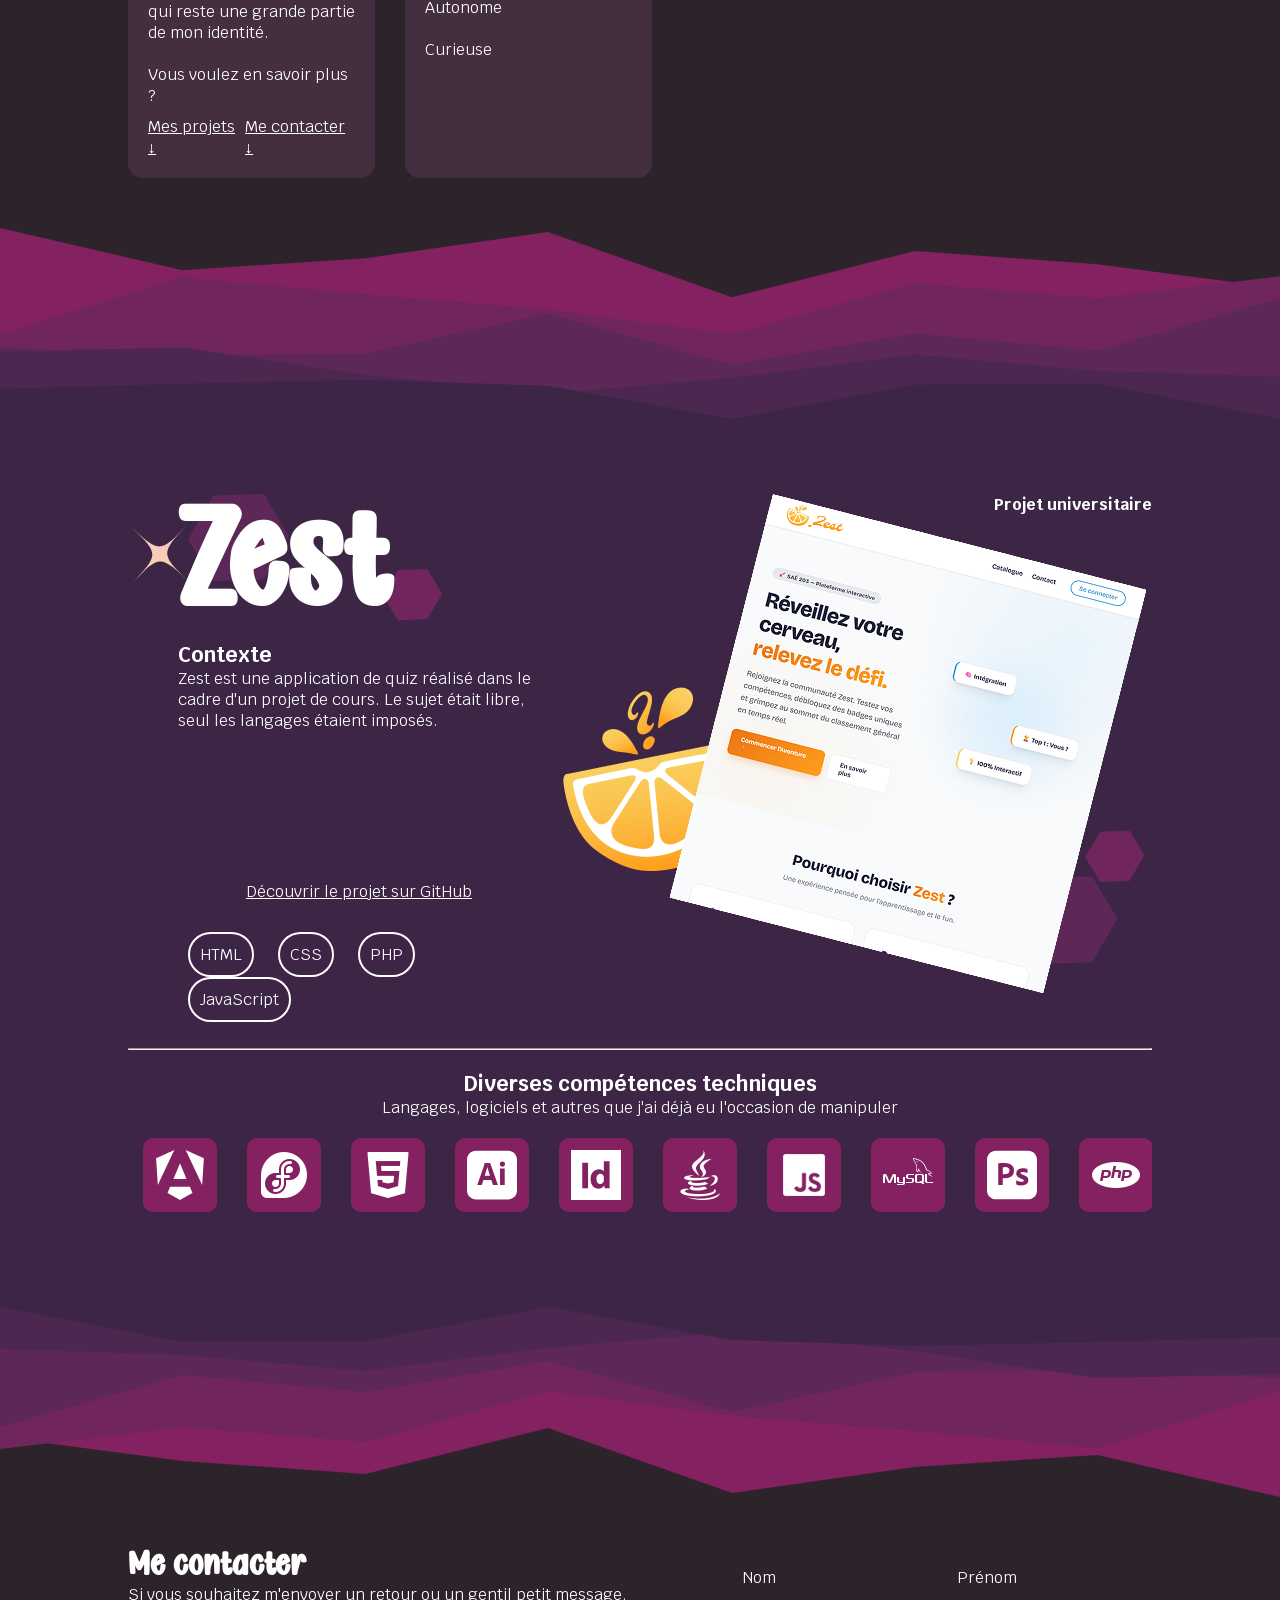
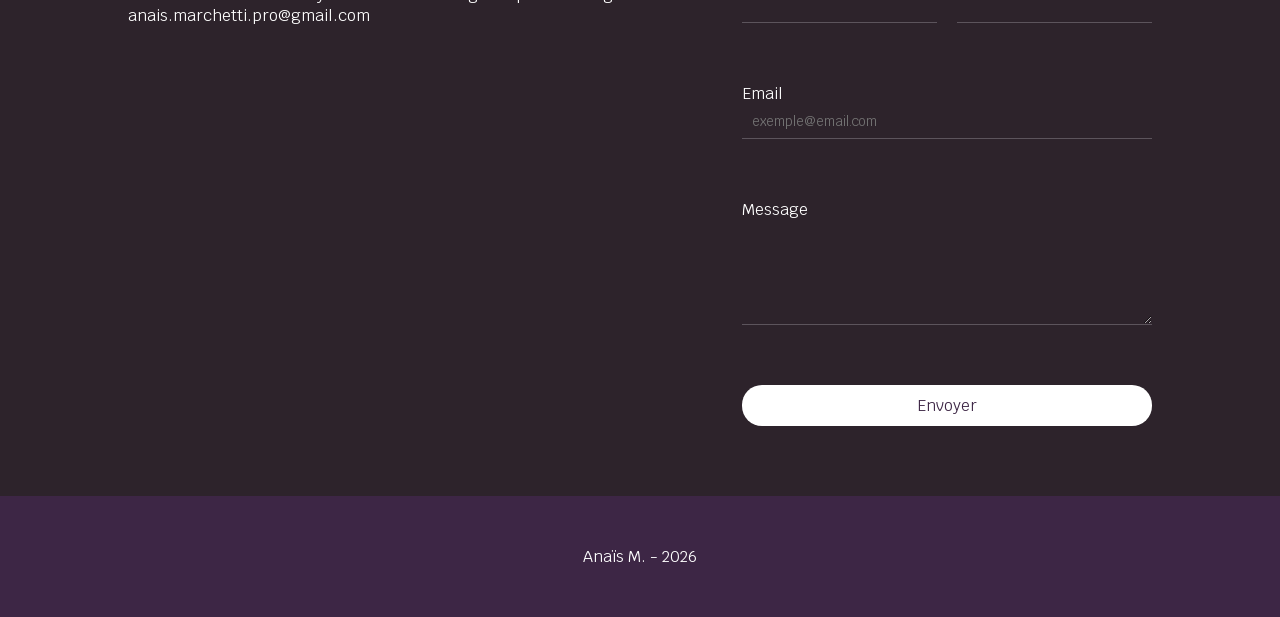
==== commit 56a9d634: "feat: responsive" ====
--- a/index.html
+++ b/index.html
@@ -2,8 +2,7 @@
 <html lang="fr">
 <head>
     <meta charset="UTF-8">
-    <meta name="viewport"
-          content="width=device-width, user-scalable=no, initial-scale=1.0, maximum-scale=1.0, minimum-scale=1.0">
+    <meta name="viewport" content="width=device-width, initial-scale=1.0">
     <meta http-equiv="X-UA-Compatible" content="ie=edge">
     <link rel="icon" type="image/x-icon" href="assets/logo_white.svg">
     <link rel="stylesheet" href="css/style.css">
@@ -20,13 +19,12 @@
         <a href="#projets">Projets</a>
         <a href="#contact">Me contacter</a>
     </nav>
-
 </header>
 <main>
     <a href="#" id="to-the-top"><img src="assets/arrow.svg" alt="top arrow"></a>
 
     <div id="hero">
-        <img src="assets/annaHype.svg" alt="" id="chibi">
+        <img src="assets/annaHype.svg" alt="Anaïs Chibi" id="chibi">
 
         <div id="hello">
             <h1>Hello,<br> I'm Anaïs</h1>
@@ -36,62 +34,43 @@
                 <p class="tag">Jeune diplômée</p>
 
                 <div class="socials">
-                    <a target="_blank" href="https://github.com/AnnaAnnakie"><img src="assets/GitHub.svg" alt="GitHub"
-                                                                                  class="icon"></a>
-                    <a target="_blank" href="https://www.linkedin.com/in/ana%C3%AFs--marchetti/"><img
-                            src="assets/LinkedIn.svg"
-                            alt="LinkedIn" class="icon"></a>
+                    <a target="_blank" href="https://github.com/AnnaAnnakie"><img src="assets/GitHub.svg" alt="GitHub" class="icon"></a>
+                    <a target="_blank" href="https://www.linkedin.com/in/ana%C3%AFs--marchetti/"><img src="assets/LinkedIn.svg" alt="LinkedIn" class="icon"></a>
                 </div>
 
-                <a target="_blank" href="download/CV%20Anaïs%20Marchetti%20FR.pdf" download="CV_Prenom_Nom.pdf"
-                   id="download-cv">Télécharger mon CV</a>
+                <a target="_blank" href="download/CV%20Anaïs%20Marchetti%20FR.pdf" download="CV_Anais_Marchetti.pdf" id="download-cv">Télécharger mon CV</a>
             </div>
         </div>
     </div>
     <img src="assets/transition.svg" alt="transition" class="transition">
+
     <div id="aPropos">
         <h1>
             <img src="assets/pinkStar.svg" alt="star">
             A propos
         </h1>
 
-        <div>
+        <div class="apropos-content">
             <div id="infos">
                 <div id="about">
                     <h2>Qui suis-je ?</h2>
-
                     <div class="block">
                         <p>
-                            Jeune diplômée, je suis à la recherche d’un premier emploi. Je tends à me spécialiser dans
-                            le
-                            développement
-                            web essentiellement front-end.
+                            Jeune diplômée, je suis à la recherche d'un premier emploi. Je tends à me spécialiser dans le développement web essentiellement front-end.
                             <br><br>
-                            J’ai fait le choix de passer 1 an en BUT Métiers du
-                            Multimédia et
-                            de
-                            l’Internet (MMI) pour élargir mon éventail de compétences en découvrant des outils tels que
-                            la
-                            suite
-                            Adobe
-                            aux côtés de professionnels. Mais au fond, je restais attirée par l’informatique qui reste
-                            une
-                            grande
-                            partie de mon identité.
+                            J'ai fait le choix de passer 1 an en BUT Métiers du Multimédia et de l'Internet (MMI) pour élargir mon éventail de compétences en découvrant des outils tels que la suite Adobe aux côtés de professionnels. Mais au fond, je restais attirée par l'informatique qui reste une grande partie de mon identité.
                             <br><br>
                             Vous voulez en savoir plus ?
                         </p>
-
                         <div id="redirect">
-                            <a href="#projets">Mes projets &#8595; </a>
-                            <a href="#contact">Me contacter &#8595; </a>
+                            <a href="#projets">Mes projets &darr;</a>
+                            <a href="#contact">Me contacter &darr;</a>
                         </div>
                     </div>
                 </div>
 
-                <div>
+                <div id="parcours">
                     <h2>Parcours</h2>
-
                     <div class="block">
                         <div class="inline">
                             <p><strong>BUT MMI</strong></p>
@@ -107,7 +86,6 @@
 
                 <div id="softSkills">
                     <h2>Soft skills</h2>
-
                     <div class="block">
                         <p>
                             Force de proposition
@@ -123,19 +101,19 @@
             <img src="assets/photo.png" alt="photo-de-profil" class="photo">
         </div>
     </div>
+
     <img src="assets/reverse-transition.svg" alt="transition" class="transition">
+
     <div id="projets">
-
         <div id="zest">
-            <div>
+            <div class="project-desc">
                 <img src="assets/yellowStar.svg" alt="yellow star" id="yellowStar" class="decoration">
                 <img src="assets/pinkPolygon.svg" alt="pink polygon" id="pinkPolygon" class="decoration">
                 <img src="assets/altPinkPolygon.svg" alt="altPinkPolygon" id="altPinkPolygon" class="decoration">
                 <h1>Zest</h1>
                 <h3>Contexte</h3>
                 <p>
-                    Zest est une application de quiz réalisé dans le cadre d’un projet de cours. Le sujet était libre,
-                    seul les langages étaient imposés.
+                    Zest est une application de quiz réalisé dans le cadre d'un projet de cours. Le sujet était libre, seul les langages étaient imposés.
                 </p>
 
                 <a href="https://github.com/AnnaAnnakie/SAE203">Découvrir le projet sur GitHub</a>
@@ -148,64 +126,55 @@
                 </div>
             </div>
 
-            <p class="infoProject"><strong>Projet universitaire</strong></p>
-            <img src="assets/Zest.png" alt="screenshot" id="screenshot">
+            <div class="project-media">
+                <p class="infoProject"><strong>Projet universitaire</strong></p>
+                <img src="assets/Zest.png" alt="screenshot" id="screenshot">
+            </div>
         </div>
-
 
         <hr>
         <div id="skills">
             <h3>Diverses compétences techniques</h3>
             <p>Langages, logiciels et autres que j'ai déjà eu l'occasion de manipuler</p>
-
-            <div id="scroller">
-            </div>
+            <div id="scroller"></div>
         </div>
     </div>
+
     <img src="assets/transition.svg" alt="transition" class="transition">
 
     <div id="contact">
-        <div>
+        <div class="contact-text">
             <h2>Me contacter</h2>
-            <p>Si vous souhaitez m’envoyer un retour ou un gentil petit message.</p>
-
-            <a href="">anais.marchetti.pro@gmail.com</a>
+            <p>Si vous souhaitez m'envoyer un retour ou un gentil petit message.</p>
+            <a href="mailto:anais.marchetti.pro@gmail.com">anais.marchetti.pro@gmail.com</a>
         </div>
 
         <form action="https://formspree.io/f/xbdnladk" method="POST">
             <div>
                 <label for="nom">Nom</label>
-                <input type="text" id="nom" name="nom" placeholder="">
+                <input type="text" id="nom" name="nom">
             </div>
-
             <div>
                 <label for="prenom">Prénom</label>
-                <input type="text" id="prenom" name="prenom" placeholder="">
+                <input type="text" id="prenom" name="prenom">
             </div>
-
             <div class="wide">
                 <label for="email">Email</label>
                 <input type="email" id="email" name="email" placeholder="exemple@email.com">
             </div>
-
             <div class="wide">
                 <label for="message">Message</label>
-                <textarea name="message" id="message" cols="30" rows="10"></textarea>
+                <textarea name="message" id="message" rows="6"></textarea>
             </div>
-
-            <div>
+            <div class="wide">
                 <button type="submit">Envoyer</button>
             </div>
         </form>
     </div>
-
 </main>
 <footer>
-    <p>
-        Anaïs M. - 2026
-    </p>
+    <p>Anaïs M. - 2026</p>
 </footer>
-
 <script src="js/script.js"></script>
 </body>
 </html>
--- a/css/style.css
+++ b/css/style.css
@@ -286,13 +286,33 @@
         padding-top: 20px;
 
         #scroller {
+            display: flex;
+            overflow-x: auto;
+            overflow-y: hidden;
+            width: 100%;
+            padding: 20px 0;
+
+
+            scroll-behavior: smooth;
+            -webkit-overflow-scrolling: touch;
+
+
+            &::-webkit-scrollbar {
+                height: 6px;
+            }
+            &::-webkit-scrollbar-thumb {
+                background-color: var(--royal-plum);
+                border-radius: 10px;
+            }
+
             img {
                 width: 50px;
                 height: 50px;
                 background-color: var(--royal-plum);
                 padding: 12px;
-                margin: 20px 10px 0 10px;
+                margin: 0 15px;
                 border-radius: 10px;
+                flex-shrink: 0;
             }
         }
     }
@@ -349,4 +369,163 @@
     justify-content: center;
     padding: 50px 0;
     background-color: var(--midnight-violet);
+}
+
+/* Tablettes / Petits PC */
+@media (max-width: 1200px) {
+    h1 {
+        font-size: 5rem;
+    }
+
+    #hero {
+        padding-top: 160px;
+        align-items: center;
+    }
+
+    #aPropos .photo {
+        width: 300px;
+        height: 300px;
+        margin-left: 40px;
+    }
+
+    #projets #zest div:first-child {
+        width: 40%;
+    }
+
+    #contact form {
+        width: 55%;
+    }
+}
+
+/* --- Tablettes Verticales */
+@media (max-width: 1024px) {
+    header {
+        padding-top: 20px;
+    }
+
+    #hero {
+        flex-direction: column;
+        align-items: center;
+        text-align: center;
+        padding-top: 140px;
+    }
+
+    #hero div#hello {
+        margin-left: 0;
+        margin-top: 30px;
+    }
+
+    #hero .hero-grid {
+        justify-content: center;
+    }
+
+    .apropos-content {
+        flex-direction: column-reverse;
+        align-items: center;
+        gap: 40px;
+    }
+
+    #aPropos .photo {
+        margin-left: 0;
+        border-radius: 50% 50% 50% 50%;
+    }
+
+    #projets #zest {
+        flex-direction: column;
+        align-items: center;
+        text-align: center;
+    }
+
+    #projets #zest div:first-child {
+        width: 100%;
+        margin-left: 0;
+        margin-bottom: 40px;
+    }
+
+    #projets #zest .decoration {
+        display: none;
+    }
+
+    #projets #zest a {
+        margin: 30px 0;
+    }
+
+    #projets #zest .infoProject {
+        position: static;
+        margin-bottom: 10px;
+    }
+
+    #screenshot {
+        max-width: 100%;
+        height: auto;
+    }
+
+    /* Section Contact */
+    #contact {
+        flex-direction: column;
+        gap: 40px;
+        text-align: center;
+    }
+
+    #contact form {
+        width: 100%;
+    }
+}
+/* mobile */
+@media (max-width: 768px) {
+    :root {
+        --margin: 20px;
+    }
+
+    h1 {
+        font-size: 3.5rem;
+    }
+
+    header nav {
+        gap: 12px;
+        font-size: 0.9rem;
+    }
+
+
+    #hero div#hello .hero-grid {
+        grid-template-columns: 1fr;
+        grid-template-rows: auto;
+        width: 100%;
+        max-width: 280px;
+        margin: 0 auto;
+    }
+
+    #aPropos #infos {
+        grid-template-columns: 1fr;
+        grid-template-rows: auto;
+        gap: 20px;
+    }
+
+    #aPropos #infos #about {
+        grid-row: span 1;
+    }
+
+    #aPropos #infos #softSkills {
+        grid-column-start: 1;
+    }
+
+    #aPropos #infos #redirect {
+        flex-direction: column;
+        gap: 10px;
+    }
+
+    #contact form {
+        grid-template-columns: 1fr;
+    }
+
+    #contact form .wide {
+        grid-column: span 1;
+    }
+
+    #to-the-top {
+        right: 15px;
+        bottom: 15px;
+        width: 30px;
+        height: 30px;
+    }
 }
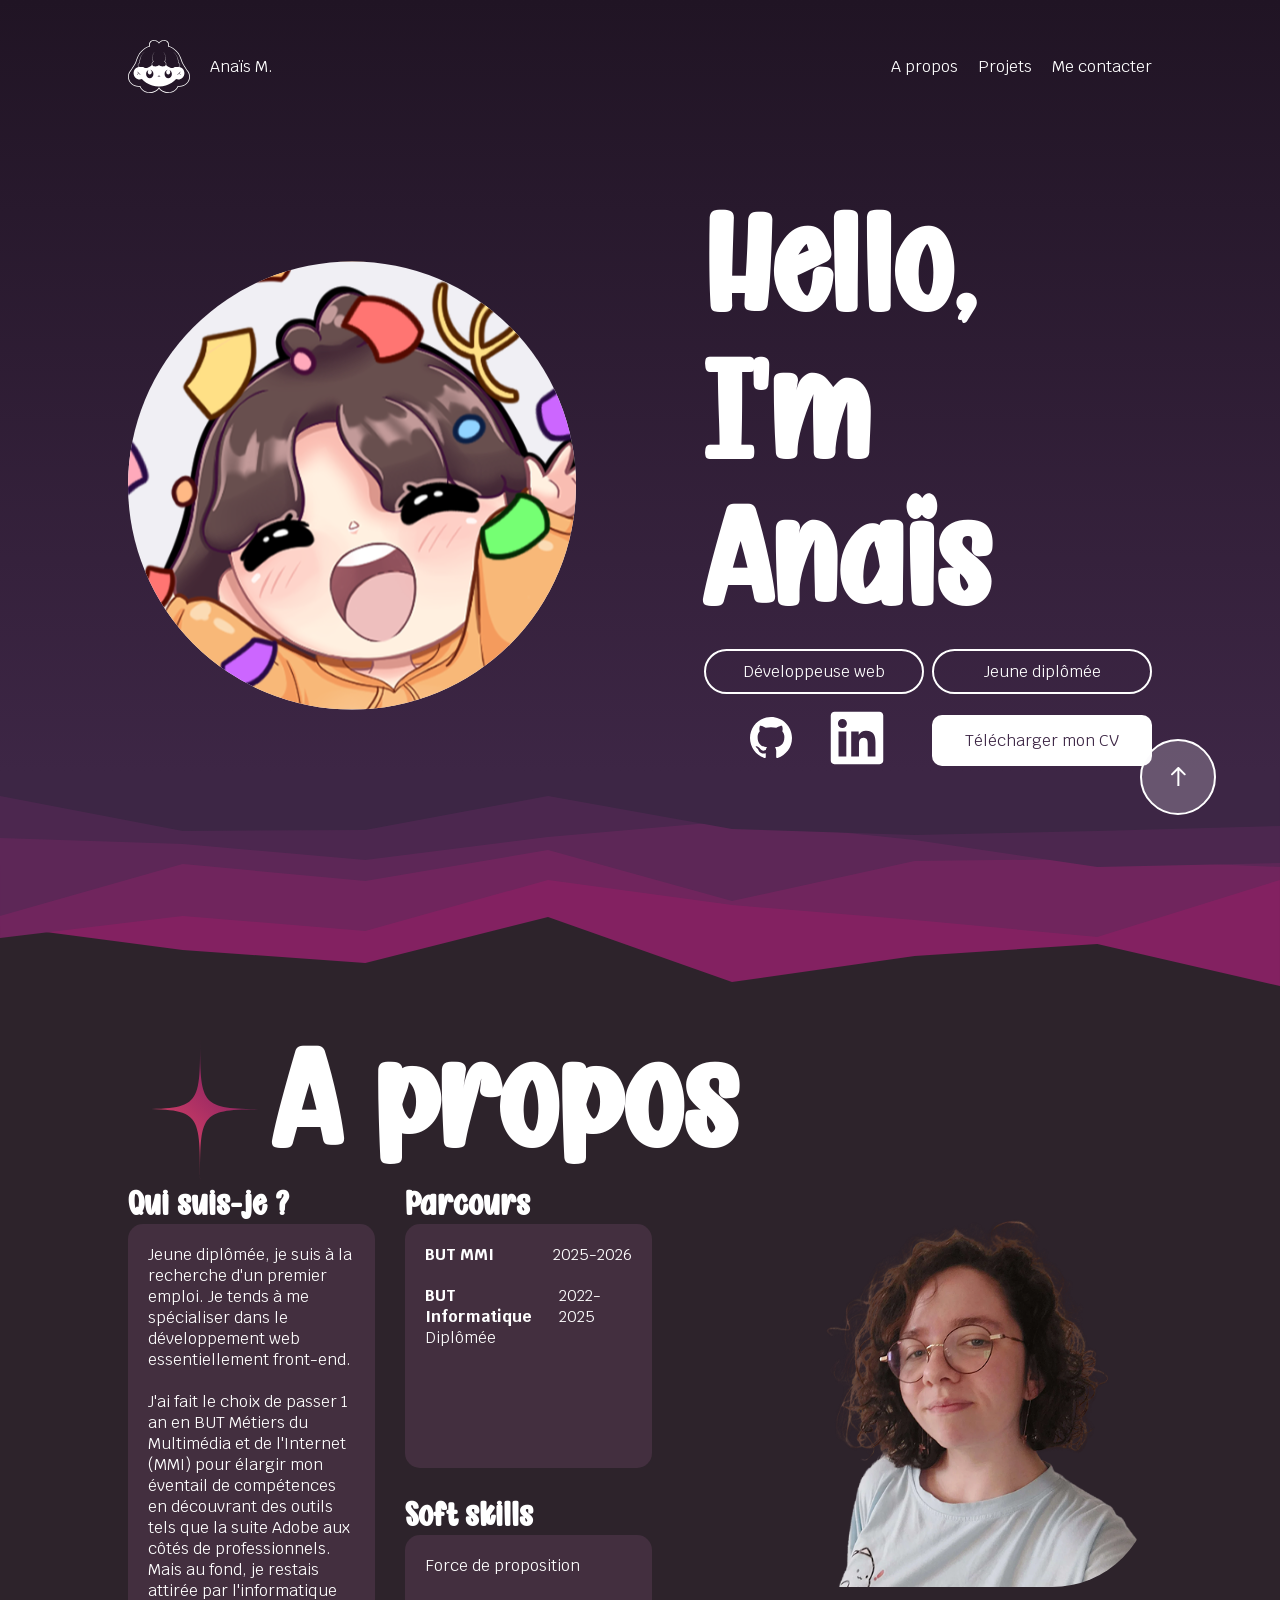
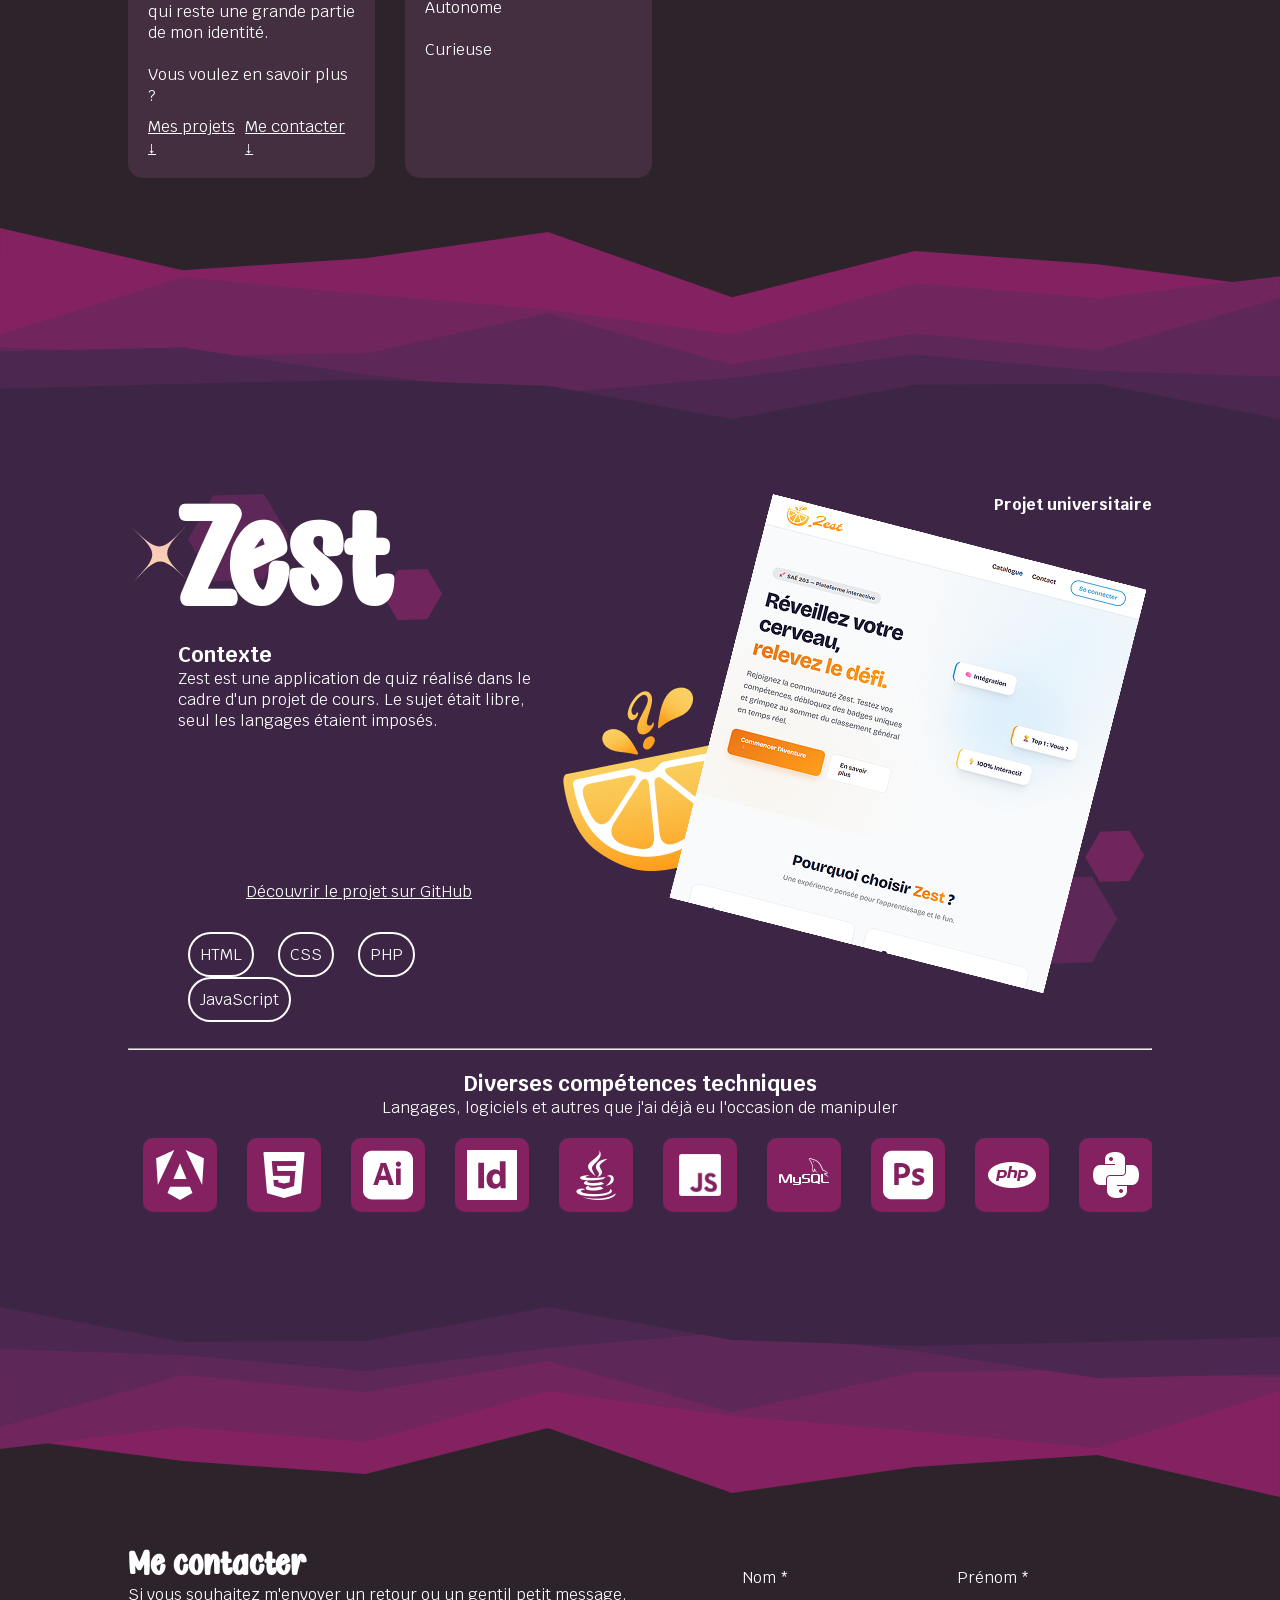
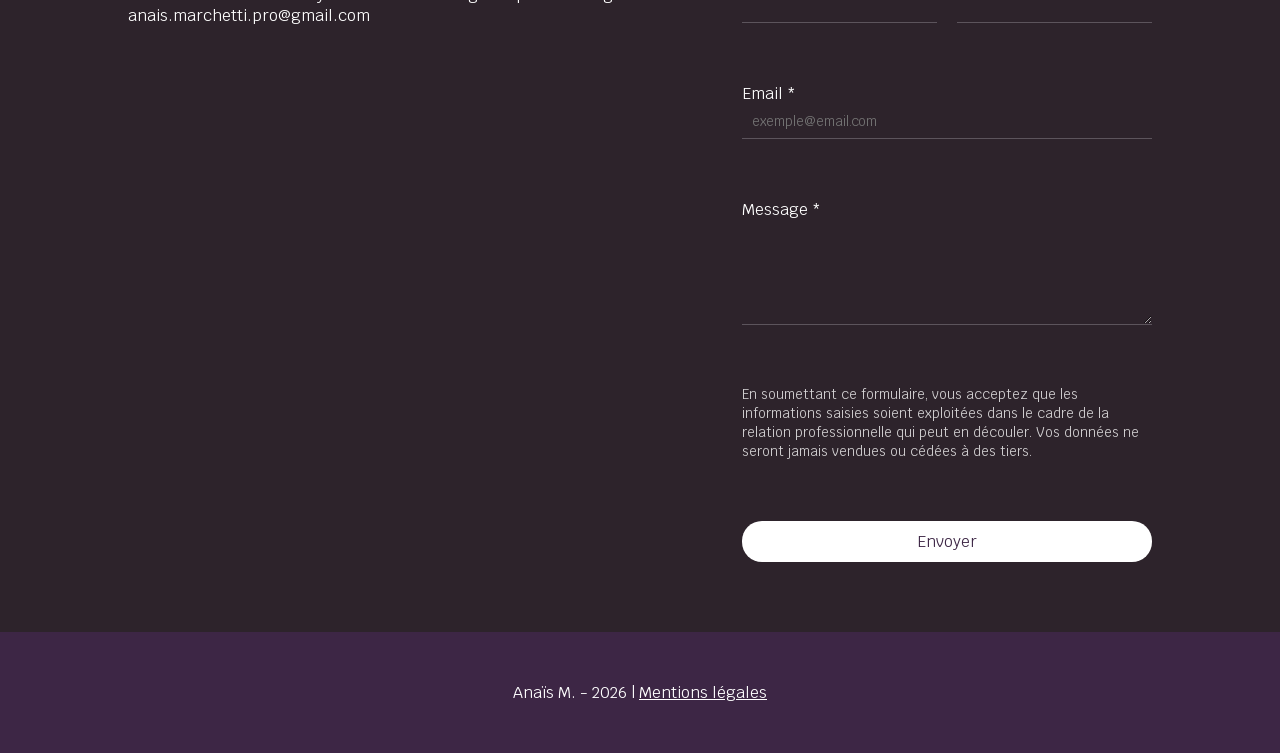
==== commit 1c683f68: "feat: legals mentions" ====
--- a/index.html
+++ b/index.html
@@ -151,21 +151,26 @@
 
         <form action="https://formspree.io/f/xbdnladk" method="POST">
             <div>
-                <label for="nom">Nom</label>
-                <input type="text" id="nom" name="nom">
+                <label for="nom">Nom <em>*</em></label>
+                <input type="text" id="nom" name="nom" required>
             </div>
             <div>
-                <label for="prenom">Prénom</label>
-                <input type="text" id="prenom" name="prenom">
+                <label for="prenom">Prénom <em>*</em></label>
+                <input type="text" id="prenom" name="prenom" required>
             </div>
             <div class="wide">
-                <label for="email">Email</label>
-                <input type="email" id="email" name="email" placeholder="exemple@email.com">
+                <label for="email">Email <em>*</em></label>
+                <input type="email" id="email" name="email" placeholder="exemple@email.com" required>
             </div>
             <div class="wide">
-                <label for="message">Message</label>
-                <textarea name="message" id="message" rows="6"></textarea>
+                <label for="message">Message <em>*</em></label>
+                <textarea name="message" id="message" rows="6" required></textarea>
             </div>
+
+            <div class="wide privacy-text">
+                <p>En soumettant ce formulaire, vous acceptez que les informations saisies soient exploitées dans le cadre de la relation professionnelle qui peut en découler. Vos données ne seront jamais vendues ou cédées à des tiers.</p>
+            </div>
+
             <div class="wide">
                 <button type="submit">Envoyer</button>
             </div>
@@ -173,7 +178,7 @@
     </div>
 </main>
 <footer>
-    <p>Anaïs M. - 2026</p>
+    <p>Anaïs M. - 2026 | <a href="mentions-legales.html" style="text-decoration: underline; color: inherit;">Mentions légales</a></p>
 </footer>
 <script src="js/script.js"></script>
 </body>
--- a/css/style.css
+++ b/css/style.css
@@ -34,7 +34,7 @@
     color: var(--text);
 }
 
-h3, a, p, input, label, textarea {
+h3, a, p, input, label, textarea, li {
     font-family: Krub, sans-serif;
     color: var(--text);
 }
@@ -112,6 +112,17 @@
     }
 }
 
+#mentions-legales{
+    padding: 200px var(--margin) 20px var(--margin);
+    background: linear-gradient(var(--dark-neon-pink), var(--midnight-violet));
+    h2{
+        margin-top: 20px;
+    }
+    li{
+        margin: 10px 50px;
+    }
+}
+
 #hero {
     display: flex;
     background: linear-gradient(var(--dark-neon-pink), var(--midnight-violet));
@@ -351,6 +362,13 @@
             grid-column: span 2 / span 2;
         }
 
+        .privacy-text{
+            font-size: 0.85rem;
+            color: var(--light-pink); /* Utilise une couleur un peu plus douce que le blanc pur */
+            opacity: 0.8;
+            line-height: 1.4;
+        }
+
         button {
             font-family: Krub, sans-serif;
             font-size: 16px;
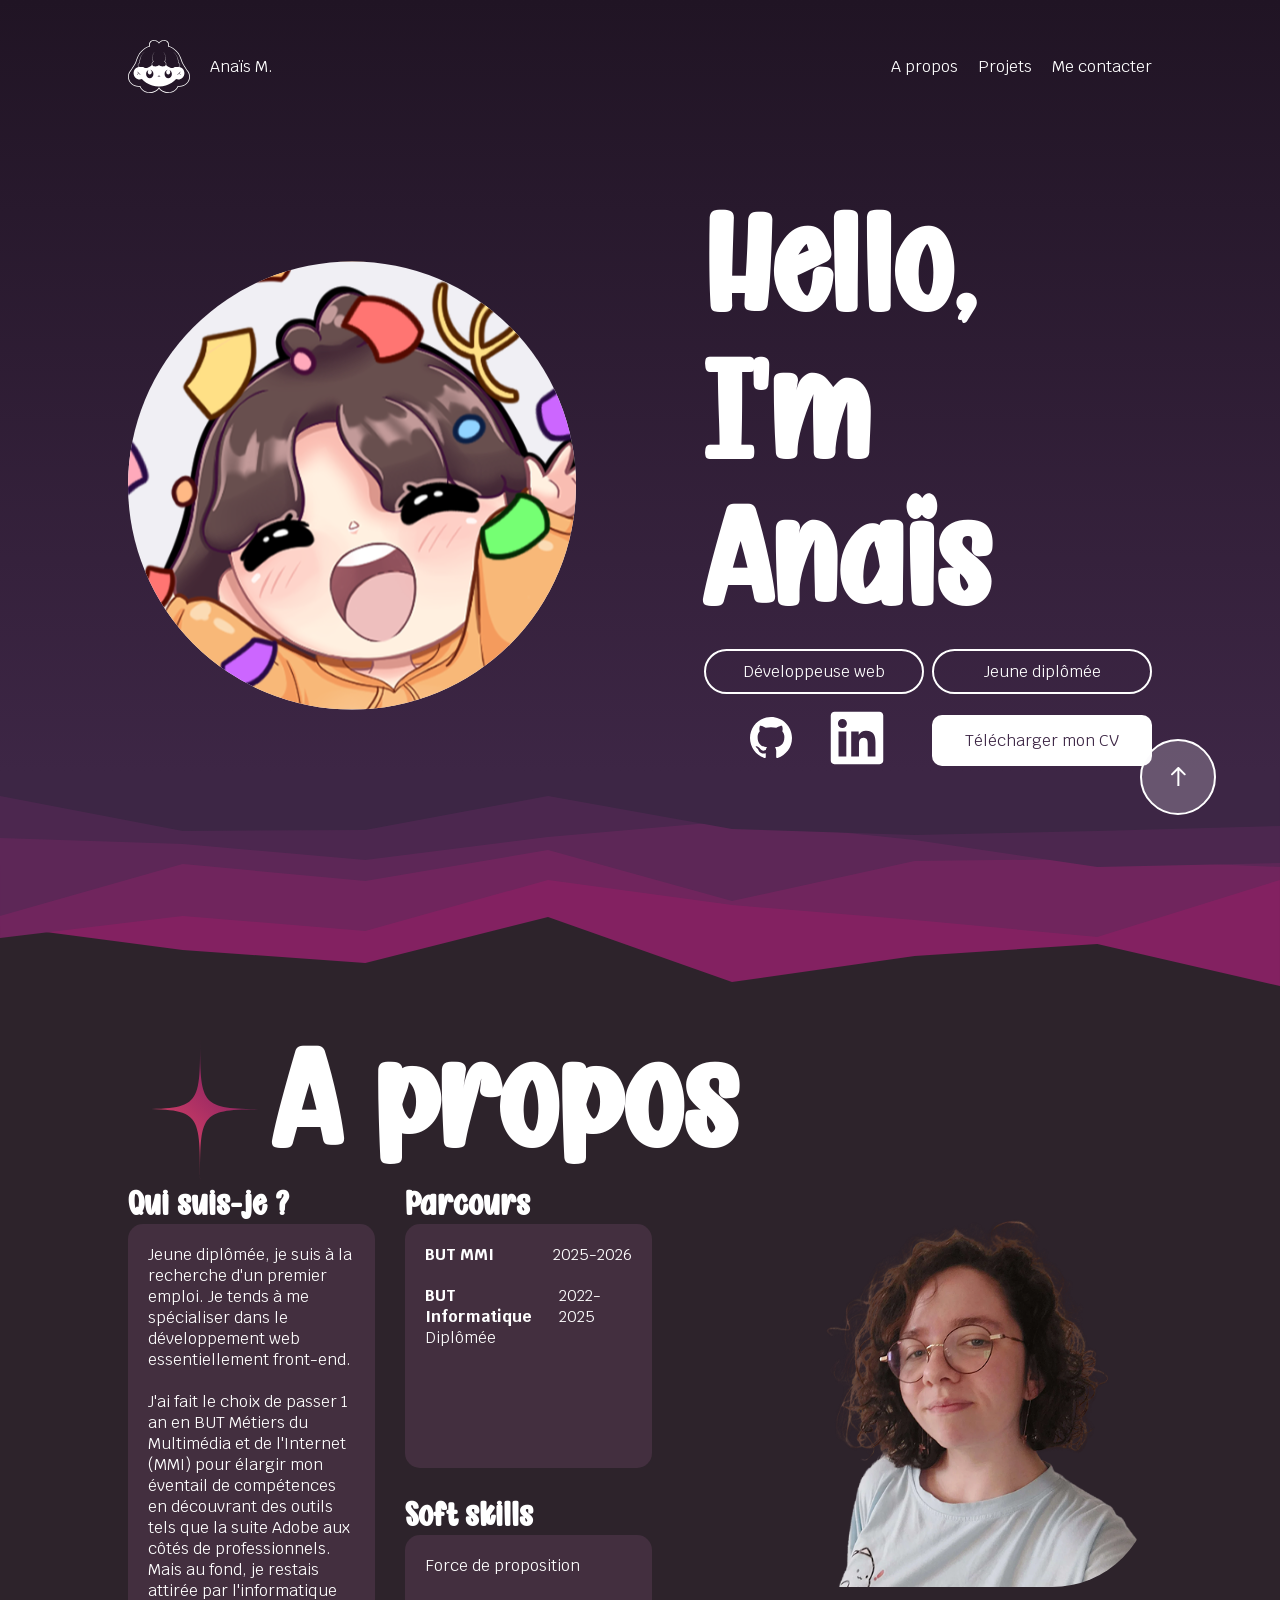
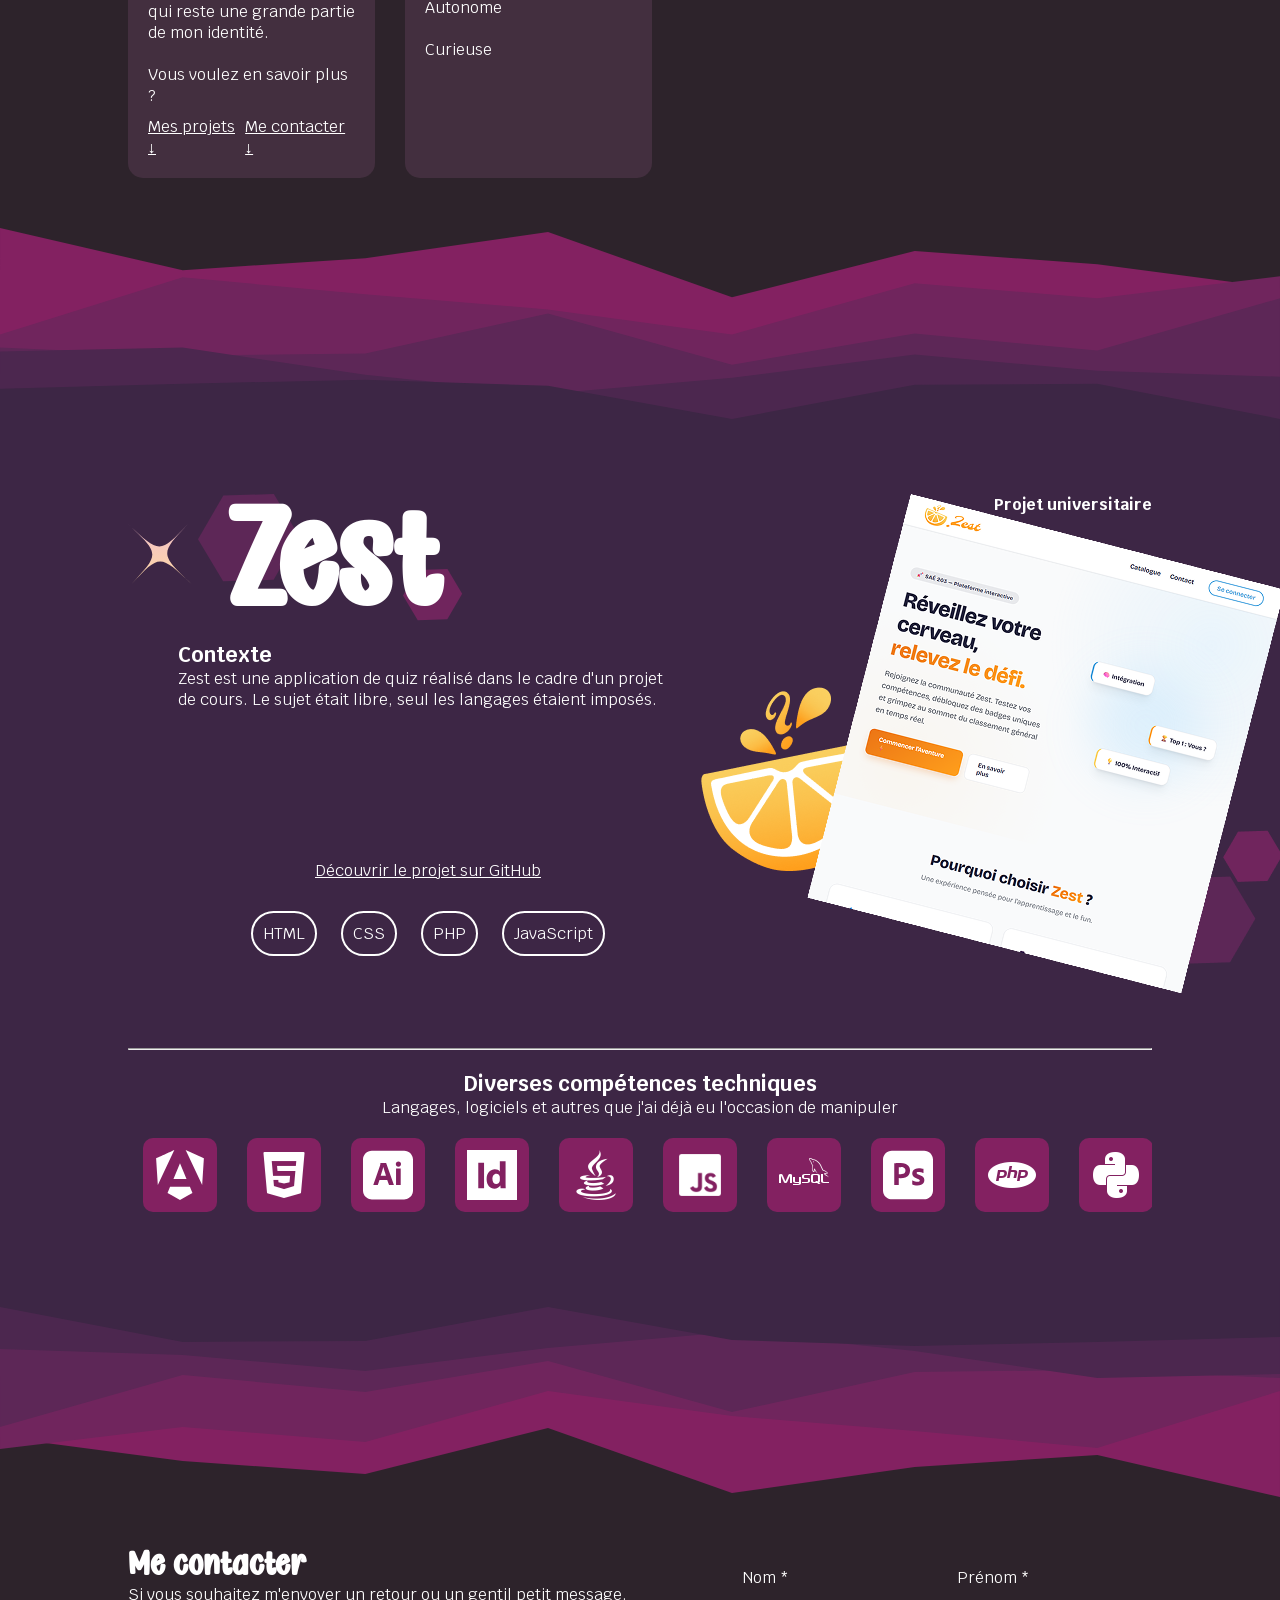
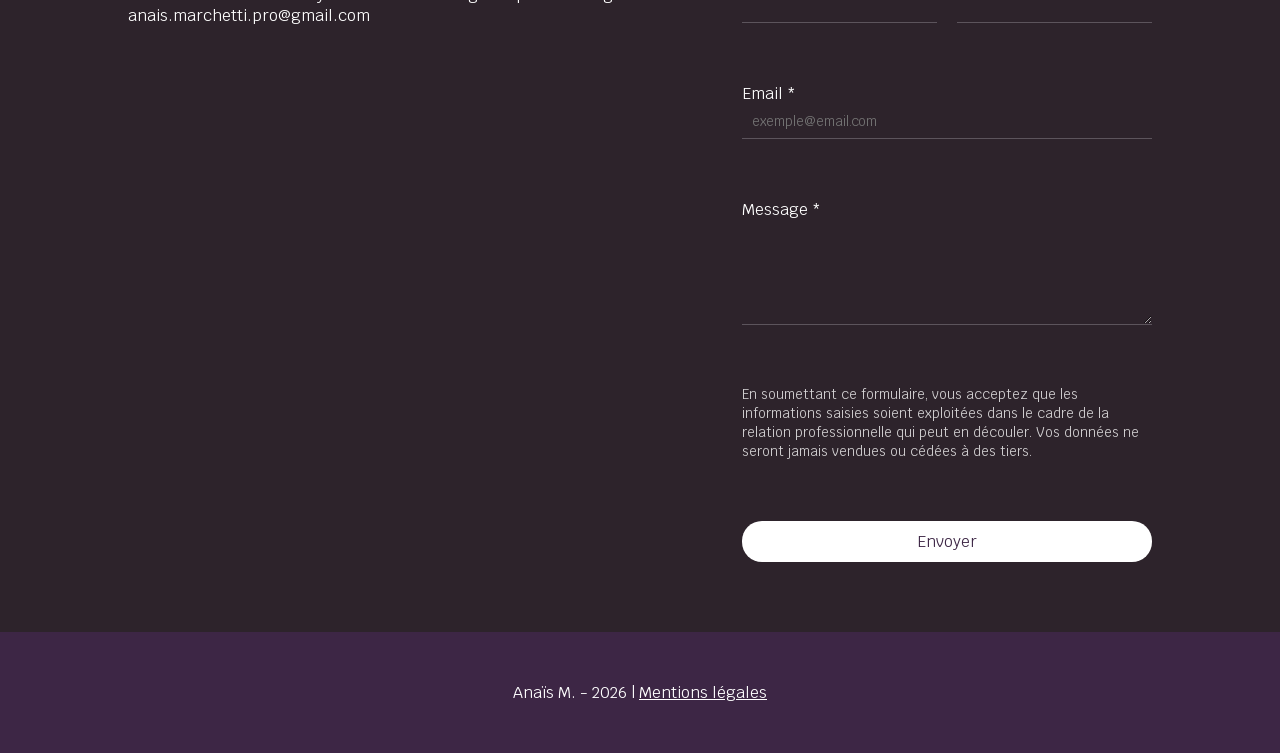
==== commit 12d775bf: "fix: zest decorations" ====
--- a/index.html
+++ b/index.html
@@ -14,6 +14,13 @@
         <img src="assets/logo_white.svg" alt="logo">
         Anaïs M.
     </a>
+
+    <button class="burger" aria-label="Ouvrir le menu">
+        <span class="bar"></span>
+        <span class="bar"></span>
+        <span class="bar"></span>
+    </button>
+
     <nav>
         <a href="#aPropos">A propos</a>
         <a href="#projets">Projets</a>
@@ -34,11 +41,14 @@
                 <p class="tag">Jeune diplômée</p>
 
                 <div class="socials">
-                    <a target="_blank" href="https://github.com/AnnaAnnakie"><img src="assets/GitHub.svg" alt="GitHub" class="icon"></a>
-                    <a target="_blank" href="https://www.linkedin.com/in/ana%C3%AFs--marchetti/"><img src="assets/LinkedIn.svg" alt="LinkedIn" class="icon"></a>
-                </div>
-
-                <a target="_blank" href="download/CV%20Anaïs%20Marchetti%20FR.pdf" download="CV_Anais_Marchetti.pdf" id="download-cv">Télécharger mon CV</a>
+                    <a target="_blank" href="https://github.com/AnnaAnnakie"><img src="assets/GitHub.svg" alt="GitHub"
+                                                                                  class="icon"></a>
+                    <a target="_blank" href="https://www.linkedin.com/in/ana%C3%AFs--marchetti/"><img
+                            src="assets/LinkedIn.svg" alt="LinkedIn" class="icon"></a>
+                </div>
+
+                <a target="_blank" href="download/CV%20Anaïs%20Marchetti%20FR.pdf" download="CV_Anais_Marchetti.pdf"
+                   id="download-cv">Télécharger mon CV</a>
             </div>
         </div>
     </div>
@@ -56,9 +66,13 @@
                     <h2>Qui suis-je ?</h2>
                     <div class="block">
                         <p>
-                            Jeune diplômée, je suis à la recherche d'un premier emploi. Je tends à me spécialiser dans le développement web essentiellement front-end.
-                            <br><br>
-                            J'ai fait le choix de passer 1 an en BUT Métiers du Multimédia et de l'Internet (MMI) pour élargir mon éventail de compétences en découvrant des outils tels que la suite Adobe aux côtés de professionnels. Mais au fond, je restais attirée par l'informatique qui reste une grande partie de mon identité.
+                            Jeune diplômée, je suis à la recherche d'un premier emploi. Je tends à me spécialiser dans
+                            le développement web essentiellement front-end.
+                            <br><br>
+                            J'ai fait le choix de passer 1 an en BUT Métiers du Multimédia et de l'Internet (MMI) pour
+                            élargir mon éventail de compétences en découvrant des outils tels que la suite Adobe aux
+                            côtés de professionnels. Mais au fond, je restais attirée par l'informatique qui reste une
+                            grande partie de mon identité.
                             <br><br>
                             Vous voulez en savoir plus ?
                         </p>
@@ -107,13 +121,16 @@
     <div id="projets">
         <div id="zest">
             <div class="project-desc">
-                <img src="assets/yellowStar.svg" alt="yellow star" id="yellowStar" class="decoration">
-                <img src="assets/pinkPolygon.svg" alt="pink polygon" id="pinkPolygon" class="decoration">
-                <img src="assets/altPinkPolygon.svg" alt="altPinkPolygon" id="altPinkPolygon" class="decoration">
-                <h1>Zest</h1>
+                <div id="title-decoration">
+                    <img src="assets/yellowStar.svg" alt="yellow star" id="yellowStar" class="decoration">
+                    <img src="assets/pinkPolygon.svg" alt="pink polygon" id="pinkPolygon" class="decoration">
+                    <img src="assets/altPinkPolygon.svg" alt="altPinkPolygon" id="altPinkPolygon" class="decoration">
+                    <h1>Zest</h1>
+                </div>
                 <h3>Contexte</h3>
                 <p>
-                    Zest est une application de quiz réalisé dans le cadre d'un projet de cours. Le sujet était libre, seul les langages étaient imposés.
+                    Zest est une application de quiz réalisé dans le cadre d'un projet de cours. Le sujet était libre,
+                    seul les langages étaient imposés.
                 </p>
 
                 <a href="https://github.com/AnnaAnnakie/SAE203">Découvrir le projet sur GitHub</a>
@@ -168,7 +185,9 @@
             </div>
 
             <div class="wide privacy-text">
-                <p>En soumettant ce formulaire, vous acceptez que les informations saisies soient exploitées dans le cadre de la relation professionnelle qui peut en découler. Vos données ne seront jamais vendues ou cédées à des tiers.</p>
+                <p>En soumettant ce formulaire, vous acceptez que les informations saisies soient exploitées dans le
+                    cadre de la relation professionnelle qui peut en découler. Vos données ne seront jamais vendues ou
+                    cédées à des tiers.</p>
             </div>
 
             <div class="wide">
@@ -178,7 +197,8 @@
     </div>
 </main>
 <footer>
-    <p>Anaïs M. - 2026 | <a href="mentions-legales.html" style="text-decoration: underline; color: inherit;">Mentions légales</a></p>
+    <p>Anaïs M. - 2026 | <a href="mentions-legales.html" style="text-decoration: underline; color: inherit;">Mentions
+        légales</a></p>
 </footer>
 <script src="js/script.js"></script>
 </body>
--- a/css/style.css
+++ b/css/style.css
@@ -106,19 +106,42 @@
         gap: 20px;
     }
 
+    .burger {
+        display: none;
+        flex-direction: column;
+        justify-content: space-between;
+        width: 30px;
+        height: 21px;
+        background: transparent;
+        border: none;
+        cursor: pointer;
+        z-index: 110;
+
+        .bar {
+            width: 100%;
+            height: 3px;
+            background-color: var(--text);
+            border-radius: 5px;
+            transition: all 0.3s ease;
+        }
+    }
+
     nav {
         display: flex;
         gap: 20px;
     }
 }
 
-#mentions-legales{
+#mentions-legales {
     padding: 200px var(--margin) 20px var(--margin);
     background: linear-gradient(var(--dark-neon-pink), var(--midnight-violet));
-    h2{
+    min-height: calc(100vh - 300px);
+
+    h2 {
         margin-top: 20px;
     }
-    li{
+
+    li {
         margin: 10px 50px;
     }
 }
@@ -240,21 +263,30 @@
     #zest {
         display: flex;
         justify-content: space-around;
-        h1{
-            z-index: 2;
-        }
-        .decoration{
-            position: absolute;
-            &#yellowStar{
-                left: var(--margin);
-                margin-top: 30px;
-            }
-            &#pinkPolygon{
-                left: calc(var(--margin) + 60px);
-            }
-            &#altPinkPolygon{
-                left: calc(var(--margin) + 255px);
-                margin-top: 75px;
+
+        #title-decoration {
+            position: relative;
+
+            h1 {
+                z-index: 2;
+            }
+
+            .decoration {
+                position: absolute;
+
+                &#yellowStar {
+                    left: -100px;
+                    margin-top: 30px;
+                }
+
+                &#pinkPolygon {
+                    left: -30px;
+                }
+
+                &#altPinkPolygon {
+                    left: 175px;
+                    margin-top: 75px;
+                }
             }
         }
 
@@ -276,7 +308,7 @@
             right: var(--margin);
         }
 
-        #screenshot{
+        #screenshot {
             margin: 0 0 50px 0;
         }
     }
@@ -302,15 +334,15 @@
             overflow-y: hidden;
             width: 100%;
             padding: 20px 0;
-
+            justify-content: safe center;
 
             scroll-behavior: smooth;
             -webkit-overflow-scrolling: touch;
 
-
             &::-webkit-scrollbar {
                 height: 6px;
             }
+
             &::-webkit-scrollbar-thumb {
                 background-color: var(--royal-plum);
                 border-radius: 10px;
@@ -362,7 +394,7 @@
             grid-column: span 2 / span 2;
         }
 
-        .privacy-text{
+        .privacy-text {
             font-size: 0.85rem;
             color: var(--light-pink); /* Utilise une couleur un peu plus douce que le blanc pur */
             opacity: 0.8;
@@ -484,11 +516,8 @@
         gap: 40px;
         text-align: center;
     }
-
-    #contact form {
-        width: 100%;
-    }
-}
+}
+
 /* mobile */
 @media (max-width: 768px) {
     :root {
@@ -499,9 +528,34 @@
         font-size: 3.5rem;
     }
 
-    header nav {
-        gap: 12px;
-        font-size: 0.9rem;
+    header {
+        .burger {
+            display: flex;
+        }
+
+        nav {
+            position: fixed;
+            top: 0;
+            right: -100%;
+            width: 100%;
+            height: 100vh;
+            background-color: var(--dark-neon-pink);
+            display: flex;
+            flex-direction: column;
+            justify-content: center;
+            align-items: center;
+            gap: 40px;
+            transition: right 0.4s ease;
+            z-index: 105;
+
+            &.active {
+                right: 0;
+            }
+
+            a {
+                font-size: 1.8rem;
+            }
+        }
     }
 
 
@@ -513,37 +567,72 @@
         margin: 0 auto;
     }
 
-    #aPropos #infos {
-        grid-template-columns: 1fr;
-        grid-template-rows: auto;
-        gap: 20px;
-    }
-
-    #aPropos #infos #about {
-        grid-row: span 1;
-    }
-
-    #aPropos #infos #softSkills {
-        grid-column-start: 1;
-    }
-
-    #aPropos #infos #redirect {
-        flex-direction: column;
-        gap: 10px;
-    }
-
-    #contact form {
-        grid-template-columns: 1fr;
-    }
-
-    #contact form .wide {
-        grid-column: span 1;
+    #aPropos {
+        padding: 50px var(--margin);
+        text-align: center;
+
+        h1 {
+            display: flex;
+            align-items: center;
+
+            img {
+                width: 90px;
+            }
+        }
+
+        div {
+            .photo {
+                margin: 0;
+                width: 80vw;
+                height: 80vw;
+                border-radius: 0;
+            }
+
+            #infos {
+                display: flex;
+                flex-direction: column;
+            }
+        }
+
+        .apropos-content {
+            flex-direction: column-reverse;
+            align-items: center;
+            justify-content: center;
+            gap: 30px;
+            width: 100%;
+        }
+
+        #redirect {
+            flex-direction: column;
+            gap: 10px;
+        }
+    }
+
+    #contact {
+        form {
+            width: 80vw;
+            grid-template-columns: 1fr;
+            align-self: center;
+
+            .wide {
+                grid-column: span 1;
+            }
+        }
     }
 
     #to-the-top {
-        right: 15px;
-        bottom: 15px;
-        width: 30px;
-        height: 30px;
+        display: none;
+    }
+
+    .burger.active .bar:nth-child(1) {
+        transform: translateY(9px) rotate(45deg);
+    }
+
+    .burger.active .bar:nth-child(2) {
+        opacity: 0;
+    }
+
+    .burger.active .bar:nth-child(3) {
+        transform: translateY(-9px) rotate(-45deg);
     }
 }
